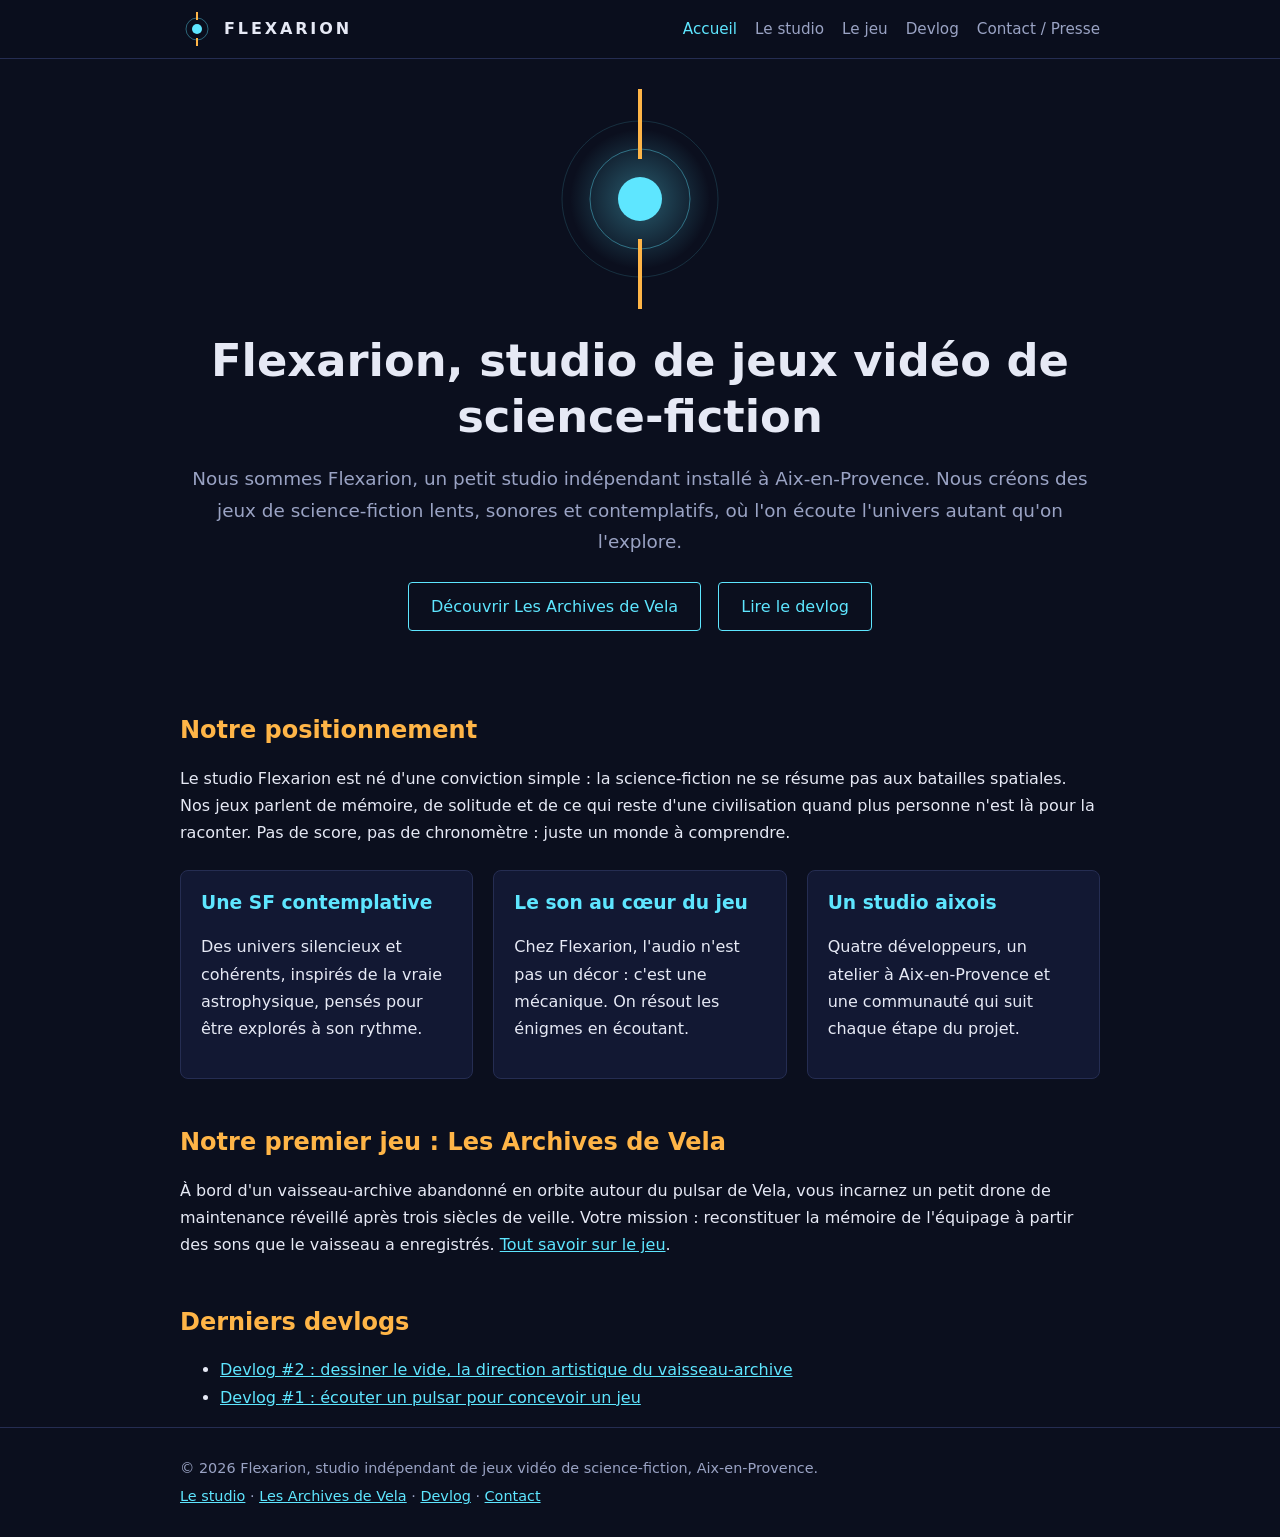
==== docs/index.html @ 2506f984 "Site Flexarion : pages, devlogs, SEO et journal IA" ====
<!DOCTYPE html>
<html lang="fr">
<head>
  <meta charset="UTF-8">
  <meta name="viewport" content="width=device-width, initial-scale=1">
  <title>Flexarion — Studio de jeux vidéo de science-fiction à Aix-en-Provence</title>
  <meta name="description" content="Flexarion est un studio indépendant de jeux vidéo de science-fiction basé à Aix-en-Provence. Découvrez Les Archives de Vela, notre premier jeu d'exploration contemplative.">
  <link rel="canonical" href="https://hanabadjoudjb21217885.github.io/flexarion/">
  <meta property="og:type" content="website">
  <meta property="og:title" content="Flexarion — Studio de jeux vidéo SF à Aix-en-Provence">
  <meta property="og:description" content="Studio indépendant de jeux vidéo de science-fiction. Premier jeu : Les Archives de Vela.">
  <meta property="og:url" content="https://hanabadjoudjb21217885.github.io/flexarion/">
  <meta property="og:locale" content="fr_FR">
  <link rel="stylesheet" href="style.css">
  <script type="application/ld+json">
  {
    "@context": "https://schema.org",
    "@type": "Organization",
    "name": "Flexarion",
    "alternateName": "Flexarion Studio",
    "url": "https://hanabadjoudjb21217885.github.io/flexarion/",
    "description": "Studio indépendant de développement de jeux vidéo de science-fiction basé à Aix-en-Provence.",
    "foundingDate": "2023",
    "address": {
      "@type": "PostalAddress",
      "addressLocality": "Aix-en-Provence",
      "postalCode": "13100",
      "addressCountry": "FR"
    }
  }
  </script>
</head>
<body>
  <header>
    <div class="wrap">
      <a class="logo" href="./" aria-label="Flexarion, accueil">
        <svg width="34" height="34" viewBox="0 0 34 34" aria-hidden="true"><circle cx="17" cy="17" r="5" fill="#5ee6ff"/><circle cx="17" cy="17" r="11" fill="none" stroke="#5ee6ff" stroke-opacity=".4"/><path d="M17 0v8M17 26v8" stroke="#ffb547" stroke-width="2"/></svg>
        FLEXARION
      </a>
      <nav aria-label="Navigation principale">
        <ul>
          <li><a href="./" aria-current="page">Accueil</a></li>
          <li><a href="studio.html">Le studio</a></li>
          <li><a href="les-archives-de-vela.html">Le jeu</a></li>
          <li><a href="devlog/">Devlog</a></li>
          <li><a href="contact.html">Contact / Presse</a></li>
        </ul>
      </nav>
    </div>
  </header>

  <main class="wrap">
    <section class="hero">
      <svg width="220" height="220" viewBox="0 0 220 220" role="img" aria-label="Logo de Flexarion : un pulsar et ses deux faisceaux">
        <defs><radialGradient id="g"><stop offset="0" stop-color="#5ee6ff"/><stop offset="1" stop-color="#5ee6ff" stop-opacity="0"/></radialGradient></defs>
        <circle cx="110" cy="110" r="70" fill="url(#g)" opacity=".35"/>
        <circle class="pulse" cx="110" cy="110" r="22" fill="#5ee6ff"/>
        <circle cx="110" cy="110" r="50" fill="none" stroke="#5ee6ff" stroke-opacity=".4"/>
        <circle cx="110" cy="110" r="78" fill="none" stroke="#5ee6ff" stroke-opacity=".15"/>
        <path d="M110 0v70M110 150v70" stroke="#ffb547" stroke-width="4"/>
      </svg>
      <h1>Flexarion, studio de jeux vidéo de science-fiction</h1>
      <p class="lead">Nous sommes Flexarion, un petit studio indépendant installé à Aix-en-Provence. Nous créons des jeux de science-fiction lents, sonores et contemplatifs, où l'on écoute l'univers autant qu'on l'explore.</p>
      <a class="btn" href="les-archives-de-vela.html">Découvrir Les Archives de Vela</a>
      <a class="btn" href="devlog/">Lire le devlog</a>
    </section>

    <h2>Notre positionnement</h2>
    <p>Le studio Flexarion est né d'une conviction simple : la science-fiction ne se résume pas aux batailles spatiales. Nos jeux parlent de mémoire, de solitude et de ce qui reste d'une civilisation quand plus personne n'est là pour la raconter. Pas de score, pas de chronomètre : juste un monde à comprendre.</p>

    <div class="cards">
      <div class="card">
        <h3>Une SF contemplative</h3>
        <p>Des univers silencieux et cohérents, inspirés de la vraie astrophysique, pensés pour être explorés à son rythme.</p>
      </div>
      <div class="card">
        <h3>Le son au cœur du jeu</h3>
        <p>Chez Flexarion, l'audio n'est pas un décor : c'est une mécanique. On résout les énigmes en écoutant.</p>
      </div>
      <div class="card">
        <h3>Un studio aixois</h3>
        <p>Quatre développeurs, un atelier à Aix-en-Provence et une communauté qui suit chaque étape du projet.</p>
      </div>
    </div>

    <h2>Notre premier jeu : Les Archives de Vela</h2>
    <p>À bord d'un vaisseau-archive abandonné en orbite autour du pulsar de Vela, vous incarnez un petit drone de maintenance réveillé après trois siècles de veille. Votre mission : reconstituer la mémoire de l'équipage à partir des sons que le vaisseau a enregistrés. <a href="les-archives-de-vela.html">Tout savoir sur le jeu</a>.</p>

    <h2>Derniers devlogs</h2>
    <ul>
      <li><a href="devlog/02-dessiner-le-vide.html">Devlog #2 : dessiner le vide, la direction artistique du vaisseau-archive</a></li>
      <li><a href="devlog/01-ecouter-un-pulsar.html">Devlog #1 : écouter un pulsar pour concevoir un jeu</a></li>
    </ul>
  </main>

  <footer>
    <div class="wrap">
      <p>© 2026 Flexarion, studio indépendant de jeux vidéo de science-fiction, Aix-en-Provence.</p>
      <p><a href="studio.html">Le studio</a> · <a href="les-archives-de-vela.html">Les Archives de Vela</a> · <a href="devlog/">Devlog</a> · <a href="contact.html">Contact</a></p>
    </div>
  </footer>
</body>
</html>
---- docs/style.css ----
:root {
  --bg: #0b0f1e;
  --bg-2: #121833;
  --text: #e6e9f5;
  --muted: #9aa3c4;
  --cyan: #5ee6ff;
  --amber: #ffb547;
  --border: #252d52;
}

* { box-sizing: border-box; }

body {
  margin: 0;
  background: var(--bg);
  color: var(--text);
  font-family: "Segoe UI", system-ui, -apple-system, sans-serif;
  line-height: 1.7;
}

a { color: var(--cyan); }
img, svg { max-width: 100%; height: auto; }

.wrap { max-width: 960px; margin: 0 auto; padding: 0 20px; }

/* En-tête */
header { border-bottom: 1px solid var(--border); background: rgba(11, 15, 30, .95); position: sticky; top: 0; z-index: 10; }
header .wrap { display: flex; align-items: center; justify-content: space-between; flex-wrap: wrap; gap: 10px; padding-top: 12px; padding-bottom: 12px; }
.logo { display: flex; align-items: center; gap: 10px; color: var(--text); text-decoration: none; font-weight: 700; letter-spacing: .18em; }
nav ul { list-style: none; display: flex; flex-wrap: wrap; gap: 18px; margin: 0; padding: 0; }
nav a { color: var(--muted); text-decoration: none; font-size: .95rem; }
nav a:hover, nav a[aria-current="page"] { color: var(--cyan); }

/* Contenu */
main { padding: 40px 0 60px; }
h1, h2, h3 { line-height: 1.25; }
h1 { font-size: clamp(1.8rem, 5vw, 2.8rem); margin: 0 0 16px; }
h2 { color: var(--amber); margin-top: 48px; }
.lead { font-size: 1.15rem; color: var(--muted); }

.hero { text-align: center; padding: 30px 0; }
.hero svg { display: block; margin: 0 auto 24px; }
.pulse { transform-origin: 110px 110px; animation: pulse 1.8s ease-in-out infinite; }
@keyframes pulse { 50% { transform: scale(1.12); opacity: .7; } }
@media (prefers-reduced-motion: reduce) { .pulse { animation: none; } }
figure img { display: block; width: 100%; border-radius: 8px; border: 1px solid var(--border); }

.btn { display: inline-block; padding: 10px 22px; border: 1px solid var(--cyan); border-radius: 4px; color: var(--cyan); text-decoration: none; margin: 6px; }
.btn:hover { background: var(--cyan); color: var(--bg); }

.cards { display: grid; grid-template-columns: repeat(auto-fit, minmax(240px, 1fr)); gap: 20px; margin-top: 24px; }
.card { background: var(--bg-2); border: 1px solid var(--border); border-radius: 8px; padding: 20px; }
.card h3 { margin-top: 0; color: var(--cyan); }

figure { margin: 30px 0; }
figcaption { color: var(--muted); font-size: .9rem; text-align: center; }

.meta { color: var(--muted); font-size: .9rem; }
blockquote { border-left: 3px solid var(--amber); margin: 24px 0; padding: 4px 20px; color: var(--muted); font-style: italic; }

/* Pied de page */
footer { border-top: 1px solid var(--border); color: var(--muted); font-size: .9rem; padding: 24px 0; }
footer p { margin: 4px 0; }
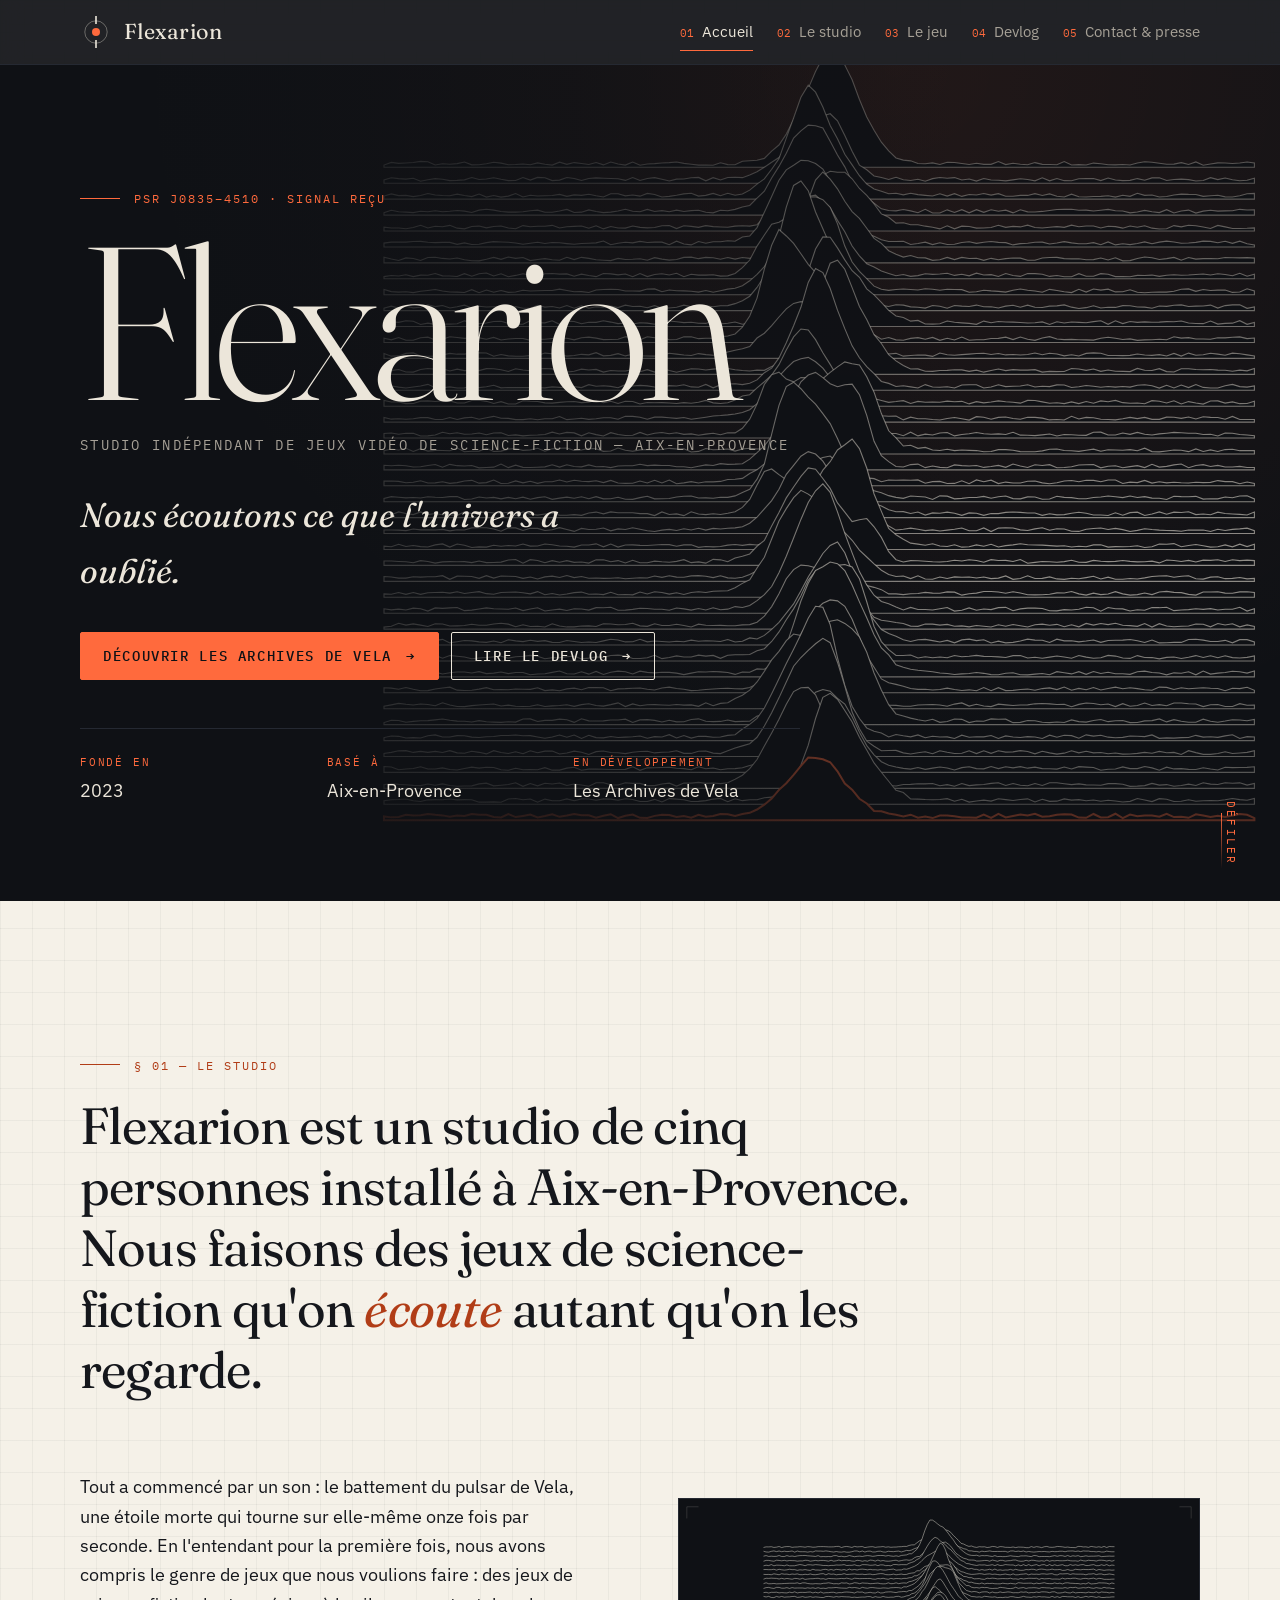
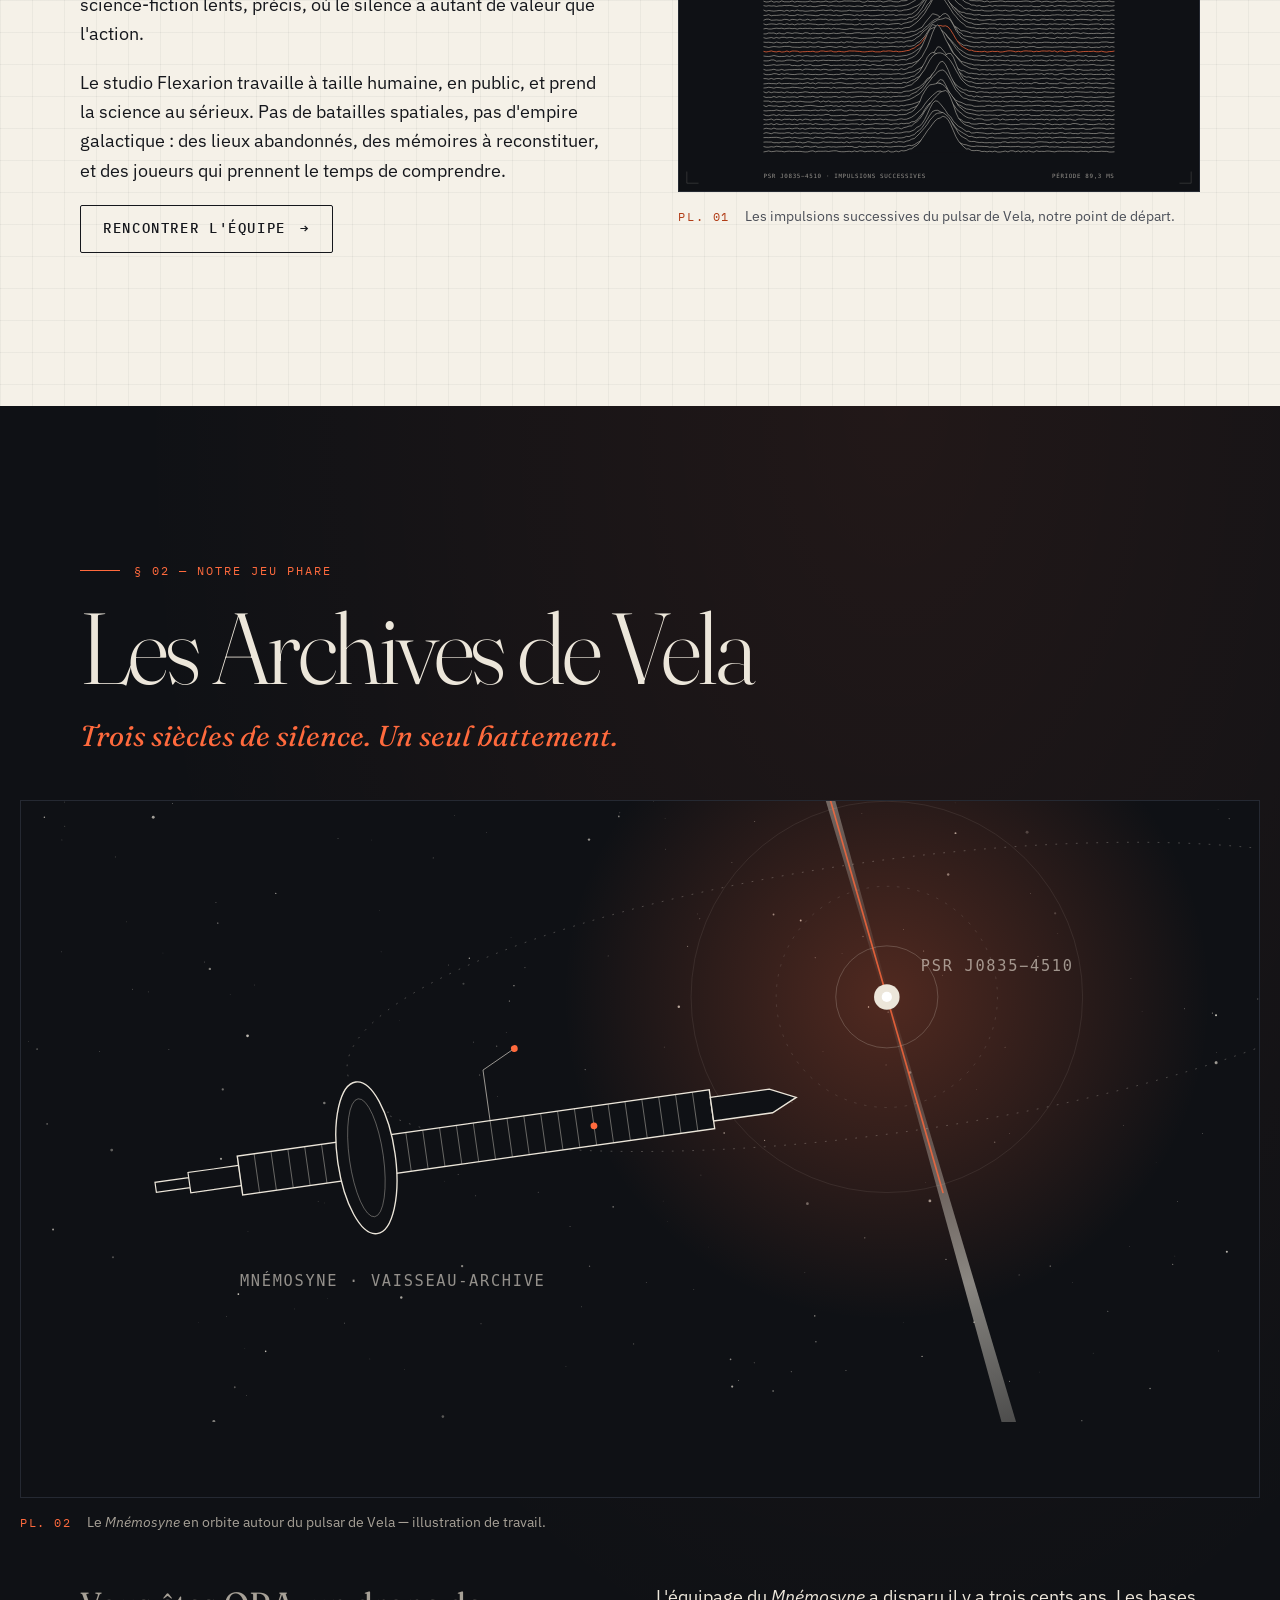
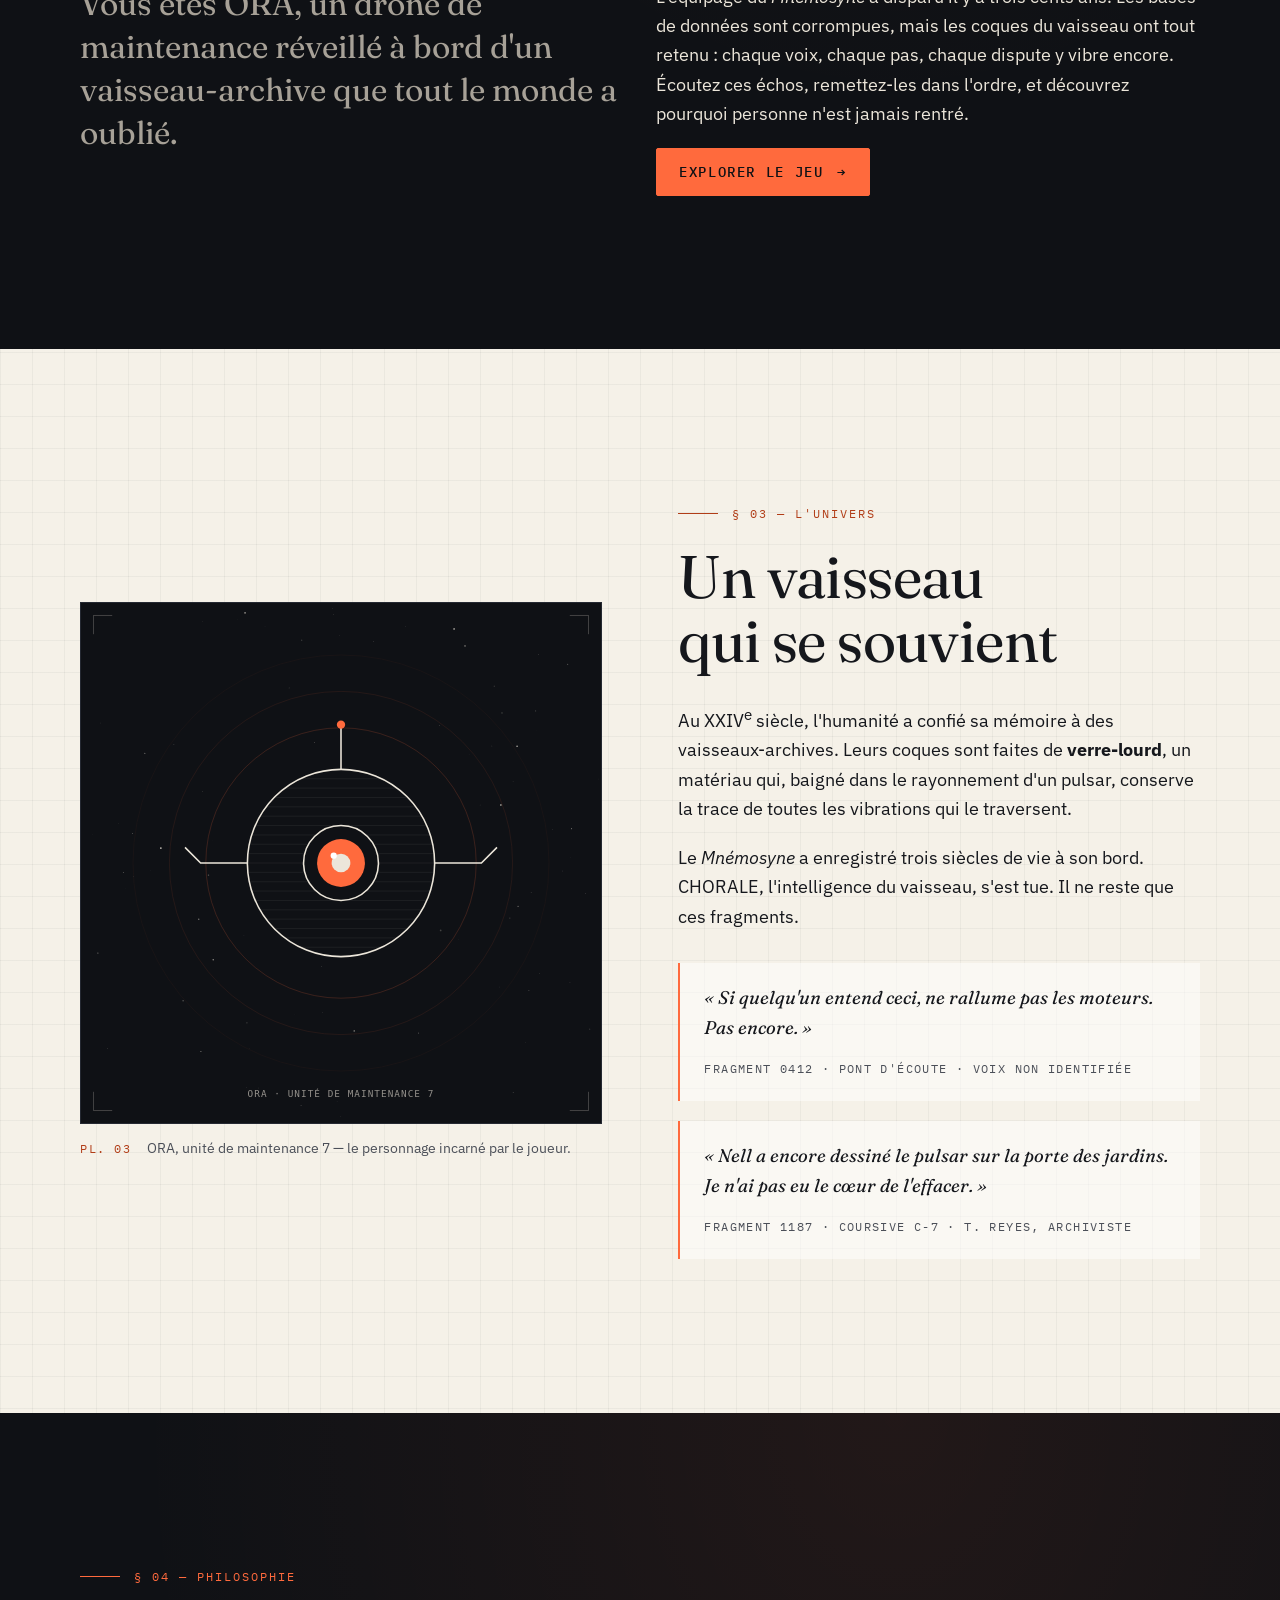
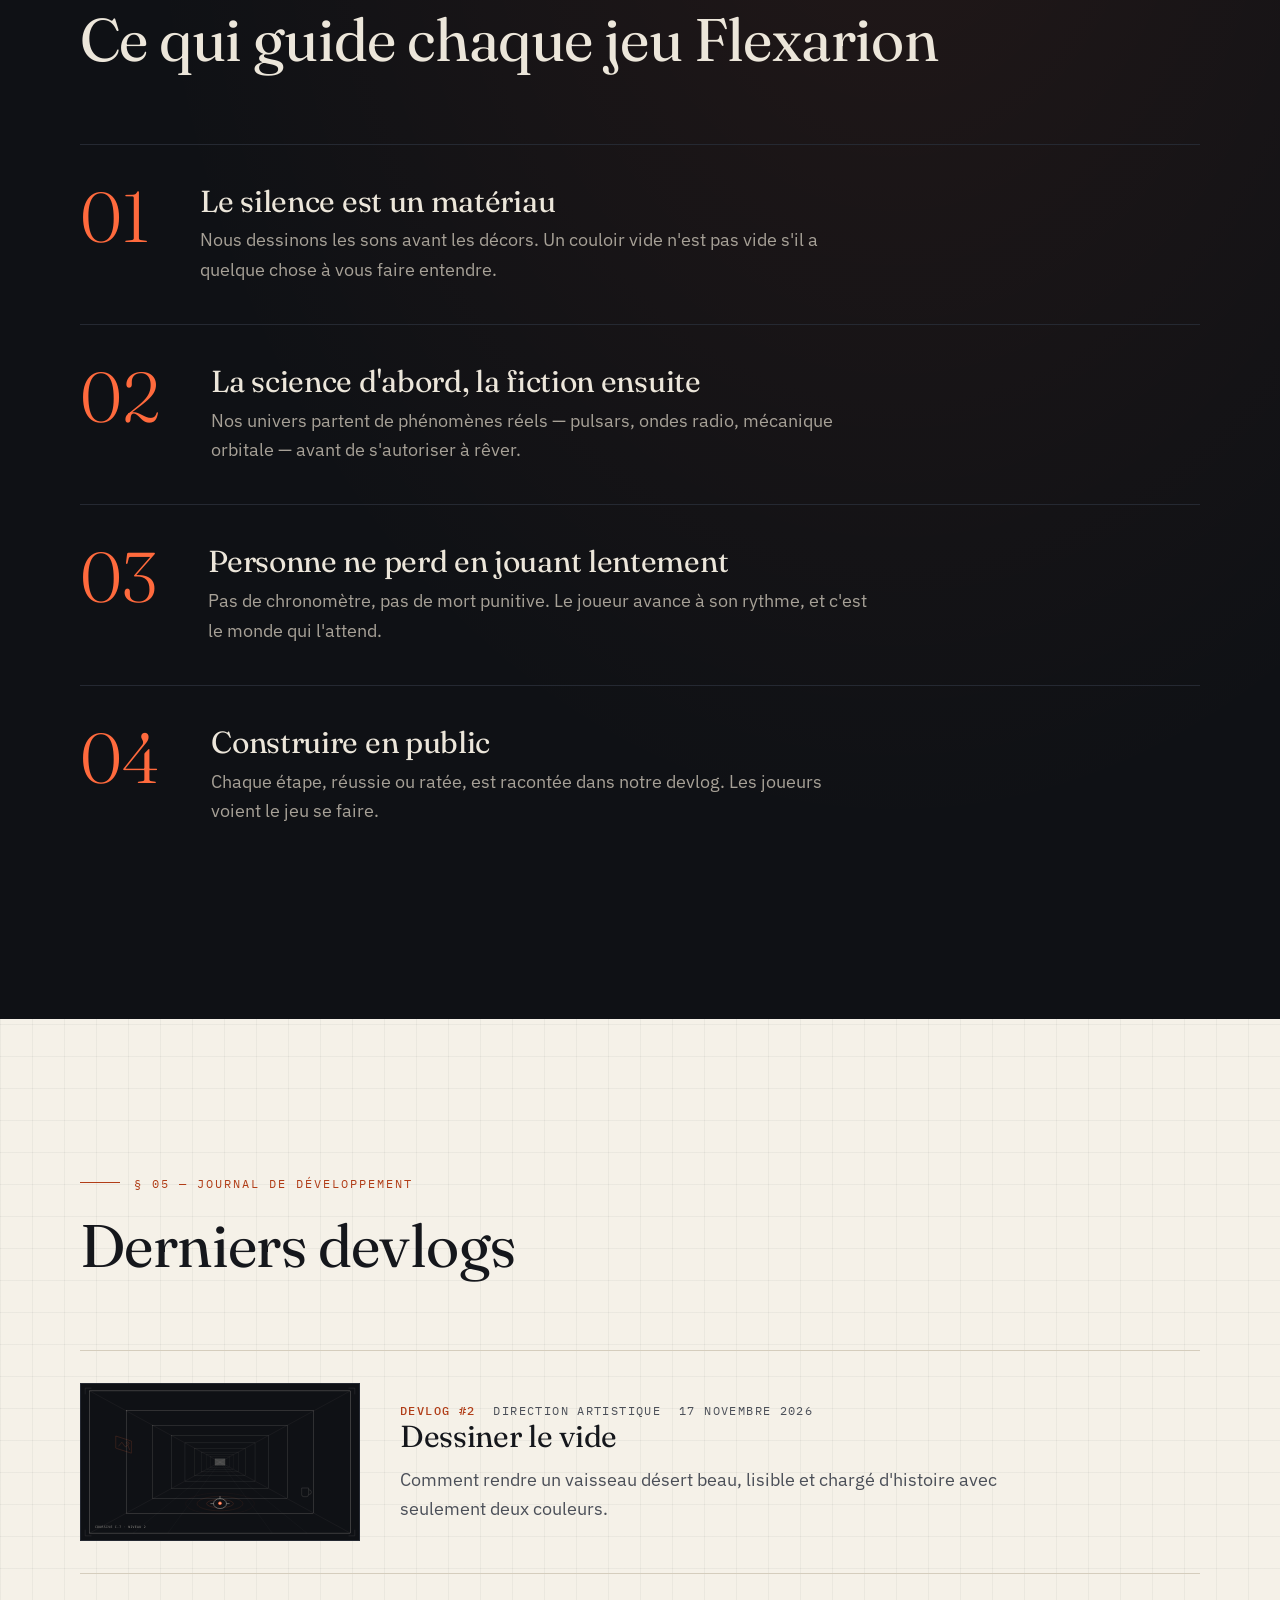
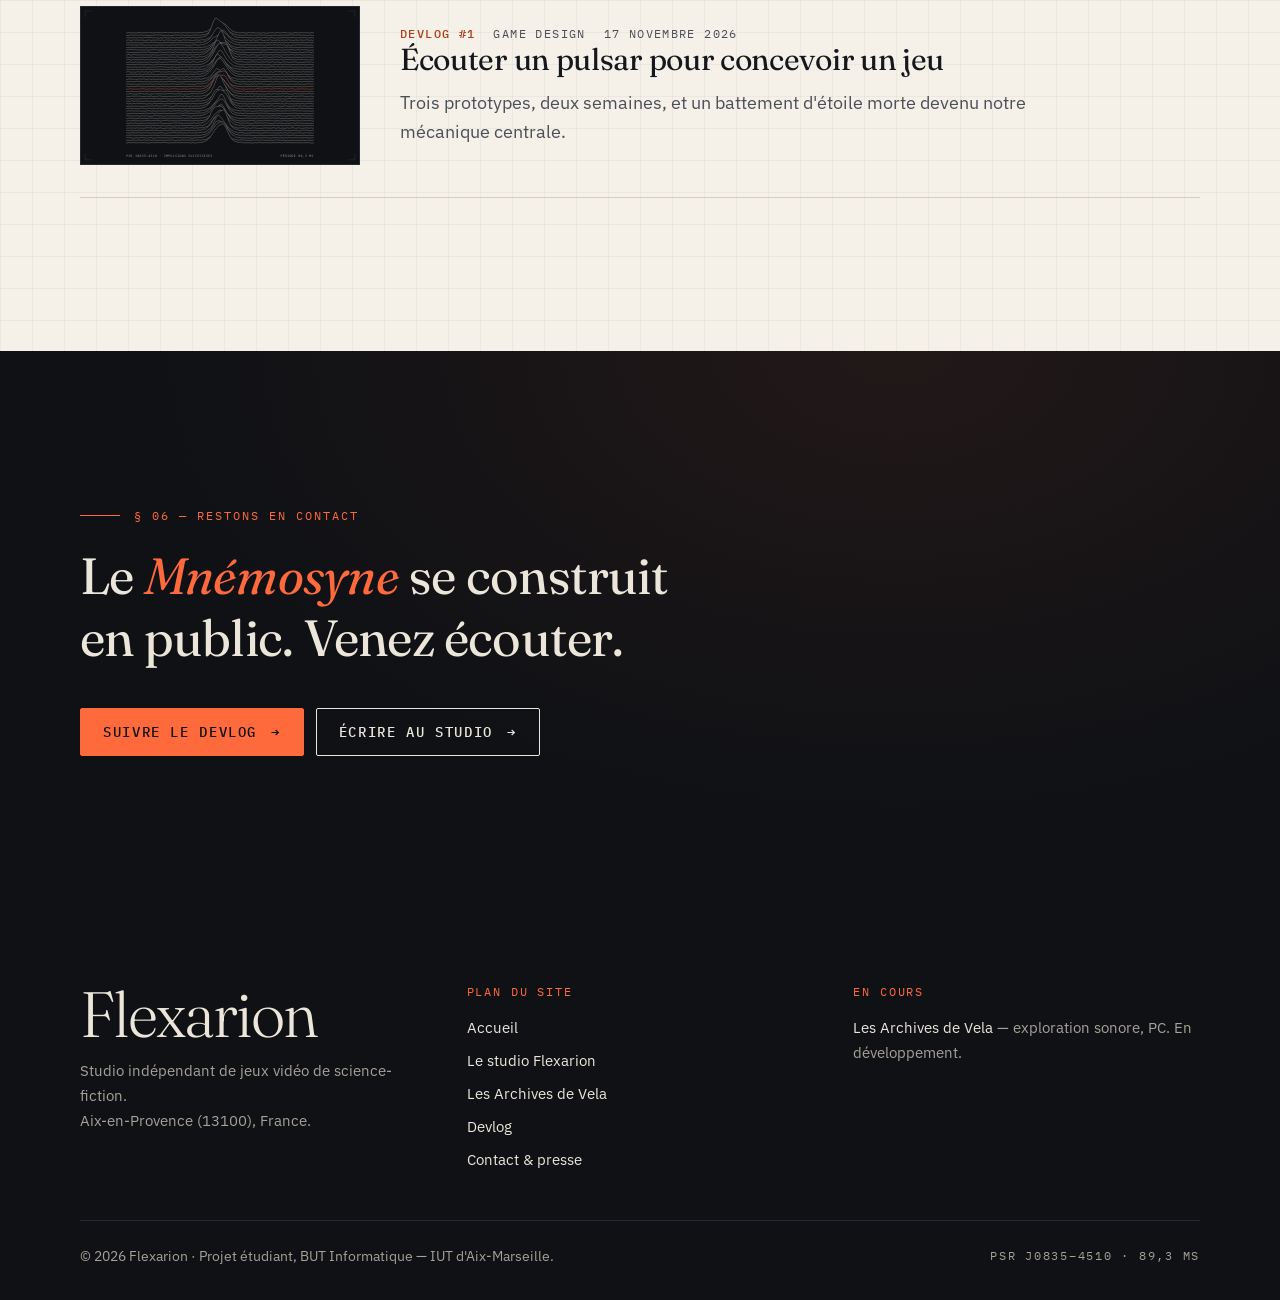
==== commit dd2d92ad: "Refonte complète du site Flexarion : nouvelle DA, pages enrichies, SEO et accessibilité" ====
--- a/docs/index.html
+++ b/docs/index.html
@@ -4,99 +4,273 @@
   <meta charset="UTF-8">
   <meta name="viewport" content="width=device-width, initial-scale=1">
   <title>Flexarion — Studio de jeux vidéo de science-fiction à Aix-en-Provence</title>
-  <meta name="description" content="Flexarion est un studio indépendant de jeux vidéo de science-fiction basé à Aix-en-Provence. Découvrez Les Archives de Vela, notre premier jeu d'exploration contemplative.">
+  <meta name="description" content="Flexarion, studio indépendant de jeux vidéo de science-fiction à Aix-en-Provence. Découvrez Les Archives de Vela, un jeu d'exploration où l'on écoute l'univers.">
   <link rel="canonical" href="https://hanabadjoudjb21217885.github.io/flexarion/">
+  <meta name="theme-color" content="#0f1115">
   <meta property="og:type" content="website">
-  <meta property="og:title" content="Flexarion — Studio de jeux vidéo SF à Aix-en-Provence">
-  <meta property="og:description" content="Studio indépendant de jeux vidéo de science-fiction. Premier jeu : Les Archives de Vela.">
+  <meta property="og:site_name" content="Flexarion">
+  <meta property="og:locale" content="fr_FR">
+  <meta property="og:title" content="Flexarion — Studio de jeux vidéo de science-fiction à Aix-en-Provence">
+  <meta property="og:description" content="Studio indépendant aixois. Nous écoutons ce que l'univers a oublié. Premier jeu : Les Archives de Vela.">
   <meta property="og:url" content="https://hanabadjoudjb21217885.github.io/flexarion/">
-  <meta property="og:locale" content="fr_FR">
-  <link rel="stylesheet" href="style.css">
+  <meta property="og:image" content="https://hanabadjoudjb21217885.github.io/flexarion/assets/img/og-flexarion.png">
+  <meta property="og:image:width" content="1200">
+  <meta property="og:image:height" content="630">
+  <meta property="og:image:alt" content="Logo Flexarion sur un graphique d'impulsions du pulsar de Vela">
+  <meta name="twitter:card" content="summary_large_image">
+  <meta name="twitter:title" content="Flexarion — Studio de jeux vidéo de science-fiction">
+  <meta name="twitter:description" content="Studio indépendant aixois. Premier jeu : Les Archives de Vela.">
+  <meta name="twitter:image" content="https://hanabadjoudjb21217885.github.io/flexarion/assets/img/og-flexarion.png">
+  <link rel="icon" href="assets/img/favicon.svg" type="image/svg+xml">
+  <link rel="preconnect" href="https://fonts.googleapis.com">
+  <link rel="preconnect" href="https://fonts.gstatic.com" crossorigin>
+  <link rel="stylesheet" href="https://fonts.googleapis.com/css2?family=Fraunces:ital,opsz,wght@0,9..144,300..600;1,9..144,300..600&family=IBM+Plex+Mono:wght@400;500&family=IBM+Plex+Sans:wght@400;500;600&display=swap">
+  <link rel="stylesheet" href="assets/css/style.css">
+  <script>document.documentElement.classList.add("js")</script>
+  <script src="assets/js/main.js" defer></script>
   <script type="application/ld+json">
   {
     "@context": "https://schema.org",
-    "@type": "Organization",
-    "name": "Flexarion",
-    "alternateName": "Flexarion Studio",
-    "url": "https://hanabadjoudjb21217885.github.io/flexarion/",
-    "description": "Studio indépendant de développement de jeux vidéo de science-fiction basé à Aix-en-Provence.",
-    "foundingDate": "2023",
-    "address": {
-      "@type": "PostalAddress",
-      "addressLocality": "Aix-en-Provence",
-      "postalCode": "13100",
-      "addressCountry": "FR"
-    }
+    "@graph": [
+      {
+        "@type": "Organization",
+        "@id": "https://hanabadjoudjb21217885.github.io/flexarion/#studio",
+        "name": "Flexarion",
+        "alternateName": "Studio Flexarion",
+        "url": "https://hanabadjoudjb21217885.github.io/flexarion/",
+        "logo": "https://hanabadjoudjb21217885.github.io/flexarion/assets/img/favicon.svg",
+        "description": "Studio indépendant de développement de jeux vidéo de science-fiction basé à Aix-en-Provence.",
+        "foundingDate": "2023",
+        "address": {
+          "@type": "PostalAddress",
+          "addressLocality": "Aix-en-Provence",
+          "postalCode": "13100",
+          "addressRegion": "Provence-Alpes-Côte d'Azur",
+          "addressCountry": "FR"
+        }
+      },
+      {
+        "@type": "WebSite",
+        "@id": "https://hanabadjoudjb21217885.github.io/flexarion/#site",
+        "name": "Flexarion",
+        "url": "https://hanabadjoudjb21217885.github.io/flexarion/",
+        "inLanguage": "fr-FR",
+        "publisher": { "@id": "https://hanabadjoudjb21217885.github.io/flexarion/#studio" }
+      }
+    ]
   }
   </script>
 </head>
 <body>
-  <header>
-    <div class="wrap">
-      <a class="logo" href="./" aria-label="Flexarion, accueil">
-        <svg width="34" height="34" viewBox="0 0 34 34" aria-hidden="true"><circle cx="17" cy="17" r="5" fill="#5ee6ff"/><circle cx="17" cy="17" r="11" fill="none" stroke="#5ee6ff" stroke-opacity=".4"/><path d="M17 0v8M17 26v8" stroke="#ffb547" stroke-width="2"/></svg>
-        FLEXARION
+  <a class="skip-link" href="#contenu">Aller au contenu</a>
+  <div class="progress" aria-hidden="true"><span></span></div>
+
+  <header class="site-header">
+    <div class="site-header__inner">
+      <a class="brand" href="./" aria-label="Flexarion, retour à l'accueil">
+        <svg class="brand__mark" viewBox="0 0 40 40" width="32" height="32" aria-hidden="true"><circle cx="20" cy="20" r="14" fill="none" stroke="currentColor" stroke-opacity=".45"/><circle class="brand__core" cx="20" cy="20" r="5" fill="#ff6a3d"/><path d="M20 0v10M20 30v10" stroke="currentColor" stroke-width="2"/></svg>
+        <span class="brand__name">Flexarion</span>
       </a>
-      <nav aria-label="Navigation principale">
+      <button class="nav-toggle" type="button" aria-expanded="false" aria-controls="menu">
+        <span class="nav-toggle__bars" aria-hidden="true"></span>
+        <span class="nav-toggle__label">Menu</span>
+      </button>
+      <nav class="site-nav" id="menu" aria-label="Navigation principale">
         <ul>
-          <li><a href="./" aria-current="page">Accueil</a></li>
-          <li><a href="studio.html">Le studio</a></li>
-          <li><a href="les-archives-de-vela.html">Le jeu</a></li>
-          <li><a href="devlog/">Devlog</a></li>
-          <li><a href="contact.html">Contact / Presse</a></li>
+          <li><a href="./" aria-current="page"><span class="site-nav__num" aria-hidden="true">01</span> Accueil</a></li>
+          <li><a href="studio.html"><span class="site-nav__num" aria-hidden="true">02</span> Le studio</a></li>
+          <li><a href="les-archives-de-vela.html"><span class="site-nav__num" aria-hidden="true">03</span> Le jeu</a></li>
+          <li><a href="devlog/"><span class="site-nav__num" aria-hidden="true">04</span> Devlog</a></li>
+          <li><a href="contact.html"><span class="site-nav__num" aria-hidden="true">05</span> Contact &amp; presse</a></li>
         </ul>
       </nav>
     </div>
   </header>
 
-  <main class="wrap">
-    <section class="hero">
-      <svg width="220" height="220" viewBox="0 0 220 220" role="img" aria-label="Logo de Flexarion : un pulsar et ses deux faisceaux">
-        <defs><radialGradient id="g"><stop offset="0" stop-color="#5ee6ff"/><stop offset="1" stop-color="#5ee6ff" stop-opacity="0"/></radialGradient></defs>
-        <circle cx="110" cy="110" r="70" fill="url(#g)" opacity=".35"/>
-        <circle class="pulse" cx="110" cy="110" r="22" fill="#5ee6ff"/>
-        <circle cx="110" cy="110" r="50" fill="none" stroke="#5ee6ff" stroke-opacity=".4"/>
-        <circle cx="110" cy="110" r="78" fill="none" stroke="#5ee6ff" stroke-opacity=".15"/>
-        <path d="M110 0v70M110 150v70" stroke="#ffb547" stroke-width="4"/>
-      </svg>
-      <h1>Flexarion, studio de jeux vidéo de science-fiction</h1>
-      <p class="lead">Nous sommes Flexarion, un petit studio indépendant installé à Aix-en-Provence. Nous créons des jeux de science-fiction lents, sonores et contemplatifs, où l'on écoute l'univers autant qu'on l'explore.</p>
-      <a class="btn" href="les-archives-de-vela.html">Découvrir Les Archives de Vela</a>
-      <a class="btn" href="devlog/">Lire le devlog</a>
-    </section>
-
-    <h2>Notre positionnement</h2>
-    <p>Le studio Flexarion est né d'une conviction simple : la science-fiction ne se résume pas aux batailles spatiales. Nos jeux parlent de mémoire, de solitude et de ce qui reste d'une civilisation quand plus personne n'est là pour la raconter. Pas de score, pas de chronomètre : juste un monde à comprendre.</p>
-
-    <div class="cards">
-      <div class="card">
-        <h3>Une SF contemplative</h3>
-        <p>Des univers silencieux et cohérents, inspirés de la vraie astrophysique, pensés pour être explorés à son rythme.</p>
-      </div>
-      <div class="card">
-        <h3>Le son au cœur du jeu</h3>
-        <p>Chez Flexarion, l'audio n'est pas un décor : c'est une mécanique. On résout les énigmes en écoutant.</p>
-      </div>
-      <div class="card">
-        <h3>Un studio aixois</h3>
-        <p>Quatre développeurs, un atelier à Aix-en-Provence et une communauté qui suit chaque étape du projet.</p>
-      </div>
-    </div>
-
-    <h2>Notre premier jeu : Les Archives de Vela</h2>
-    <p>À bord d'un vaisseau-archive abandonné en orbite autour du pulsar de Vela, vous incarnez un petit drone de maintenance réveillé après trois siècles de veille. Votre mission : reconstituer la mémoire de l'équipage à partir des sons que le vaisseau a enregistrés. <a href="les-archives-de-vela.html">Tout savoir sur le jeu</a>.</p>
-
-    <h2>Derniers devlogs</h2>
-    <ul>
-      <li><a href="devlog/02-dessiner-le-vide.html">Devlog #2 : dessiner le vide, la direction artistique du vaisseau-archive</a></li>
-      <li><a href="devlog/01-ecouter-un-pulsar.html">Devlog #1 : écouter un pulsar pour concevoir un jeu</a></li>
-    </ul>
+  <main id="contenu">
+    <section class="hero on-ink" aria-labelledby="hero-title">
+      <canvas class="hero__canvas" data-pulsar aria-hidden="true"></canvas>
+      <div class="container hero__content">
+        <p class="eyebrow">PSR J0835−4510 · signal reçu</p>
+        <h1 class="hero__title" id="hero-title">
+          <span class="hero__word">Flexarion</span>
+          <span class="hero__subtitle">Studio indépendant de jeux vidéo de science-fiction — Aix-en-Provence</span>
+        </h1>
+        <p class="hero__tagline">Nous écoutons ce que l'univers a oublié.</p>
+        <div class="btn-row">
+          <a class="btn btn--primary" href="les-archives-de-vela.html">Découvrir Les Archives de Vela <span class="btn__arrow" aria-hidden="true">→</span></a>
+          <a class="btn" href="devlog/">Lire le devlog <span class="btn__arrow" aria-hidden="true">→</span></a>
+        </div>
+        <dl class="hero__meta">
+          <div><dt>Fondé en</dt><dd>2023</dd></div>
+          <div><dt>Basé à</dt><dd>Aix-en-Provence</dd></div>
+          <div><dt>En développement</dt><dd>Les Archives de Vela</dd></div>
+        </dl>
+      </div>
+      <a class="scroll-cue" href="#manifeste">Défiler</a>
+    </section>
+
+    <section class="section" id="manifeste" aria-labelledby="manifeste-title">
+      <div class="container">
+        <div class="section-head reveal">
+          <p class="eyebrow">§ 01 — Le studio</p>
+          <h2 id="manifeste-title" class="visually-hidden">Le studio Flexarion</h2>
+          <p class="statement">Flexarion est un studio de cinq personnes installé à Aix-en-Provence. Nous faisons des jeux de science-fiction qu'on <em>écoute</em> autant qu'on les regarde.</p>
+        </div>
+        <div class="split">
+          <div class="prose reveal">
+            <p>Tout a commencé par un son : le battement du pulsar de Vela, une étoile morte qui tourne sur elle-même onze fois par seconde. En l'entendant pour la première fois, nous avons compris le genre de jeux que nous voulions faire : des jeux de science-fiction lents, précis, où le silence a autant de valeur que l'action.</p>
+            <p>Le studio Flexarion travaille à taille humaine, en public, et prend la science au sérieux. Pas de batailles spatiales, pas d'empire galactique : des lieux abandonnés, des mémoires à reconstituer, et des joueurs qui prennent le temps de comprendre.</p>
+            <a class="btn" href="studio.html">Rencontrer l'équipe <span class="btn__arrow" aria-hidden="true">→</span></a>
+          </div>
+          <figure class="plate reveal" style="--delay: .15s">
+            <div class="plate__frame"><img src="assets/img/pulse-plot.svg" width="1600" height="900" loading="lazy" alt="Graphique noir et blanc d'impulsions radio empilées du pulsar de Vela, une ligne surlignée en orange"></div>
+            <figcaption><span class="plate__num">PL. 01</span> Les impulsions successives du pulsar de Vela, notre point de départ.</figcaption>
+          </figure>
+        </div>
+      </div>
+    </section>
+
+    <section class="section on-ink" aria-labelledby="jeu-title">
+      <div class="container">
+        <p class="eyebrow reveal">§ 02 — Notre jeu phare</p>
+        <h2 class="feature-game__title reveal" id="jeu-title">Les Archives de Vela</h2>
+        <p class="feature-game__slogan reveal">Trois siècles de silence. Un seul battement.</p>
+        <figure class="plate plate--bleed reveal">
+          <div class="plate__frame"><img src="assets/img/mnemosyne-vela.svg" width="1600" height="900" loading="lazy" data-parallax="-0.04" alt="Le vaisseau-archive Mnémosyne, long et nervuré, en orbite autour du pulsar de Vela dont les deux faisceaux traversent le ciel"></div>
+          <figcaption><span class="plate__num">PL. 02</span> Le <em>Mnémosyne</em> en orbite autour du pulsar de Vela — illustration de travail.</figcaption>
+        </figure>
+        <div class="feature-game__body">
+          <p class="lede reveal">Vous êtes ORA, un drone de maintenance réveillé à bord d'un vaisseau-archive que tout le monde a oublié.</p>
+          <div class="reveal" style="--delay: .1s">
+            <p>L'équipage du <em>Mnémosyne</em> a disparu il y a trois cents ans. Les bases de données sont corrompues, mais les coques du vaisseau ont tout retenu : chaque voix, chaque pas, chaque dispute y vibre encore. Écoutez ces échos, remettez-les dans l'ordre, et découvrez pourquoi personne n'est jamais rentré.</p>
+            <a class="btn btn--primary" href="les-archives-de-vela.html">Explorer le jeu <span class="btn__arrow" aria-hidden="true">→</span></a>
+          </div>
+        </div>
+      </div>
+    </section>
+
+    <section class="section" aria-labelledby="univers-title">
+      <div class="container">
+        <div class="split split--reverse">
+          <div class="reveal">
+            <p class="eyebrow">§ 03 — L'univers</p>
+            <h2 id="univers-title">Un vaisseau qui se souvient</h2>
+            <div class="prose">
+              <p>Au XXIV<sup>e</sup> siècle, l'humanité a confié sa mémoire à des vaisseaux-archives. Leurs coques sont faites de <strong>verre-lourd</strong>, un matériau qui, baigné dans le rayonnement d'un pulsar, conserve la trace de toutes les vibrations qui le traversent.</p>
+              <p>Le <em>Mnémosyne</em> a enregistré trois siècles de vie à son bord. CHORALE, l'intelligence du vaisseau, s'est tue. Il ne reste que ces fragments.</p>
+            </div>
+            <div class="transcripts">
+              <blockquote class="transcript">
+                <p>« Si quelqu'un entend ceci, ne rallume pas les moteurs. Pas encore. »</p>
+                <cite>Fragment 0412 · Pont d'écoute · voix non identifiée</cite>
+              </blockquote>
+              <blockquote class="transcript">
+                <p>« Nell a encore dessiné le pulsar sur la porte des jardins. Je n'ai pas eu le cœur de l'effacer. »</p>
+                <cite>Fragment 1187 · Coursive C-7 · T. Reyes, archiviste</cite>
+              </blockquote>
+            </div>
+          </div>
+          <figure class="plate reveal" style="--delay: .15s">
+            <div class="plate__frame"><img src="assets/img/ora.svg" width="1000" height="1000" loading="lazy" alt="Portrait d'ORA : un petit drone rond à l'objectif orange, entouré d'ondes sonores concentriques"></div>
+            <figcaption><span class="plate__num">PL. 03</span> ORA, unité de maintenance 7 — le personnage incarné par le joueur.</figcaption>
+          </figure>
+        </div>
+      </div>
+    </section>
+
+    <section class="section on-ink" aria-labelledby="philosophie-title">
+      <div class="container">
+        <div class="section-head reveal">
+          <p class="eyebrow">§ 04 — Philosophie</p>
+          <h2 id="philosophie-title">Ce qui guide chaque jeu Flexarion</h2>
+        </div>
+        <ol class="principles">
+          <li class="reveal">
+            <h3>Le silence est un matériau</h3>
+            <p>Nous dessinons les sons avant les décors. Un couloir vide n'est pas vide s'il a quelque chose à vous faire entendre.</p>
+          </li>
+          <li class="reveal">
+            <h3>La science d'abord, la fiction ensuite</h3>
+            <p>Nos univers partent de phénomènes réels — pulsars, ondes radio, mécanique orbitale — avant de s'autoriser à rêver.</p>
+          </li>
+          <li class="reveal">
+            <h3>Personne ne perd en jouant lentement</h3>
+            <p>Pas de chronomètre, pas de mort punitive. Le joueur avance à son rythme, et c'est le monde qui l'attend.</p>
+          </li>
+          <li class="reveal">
+            <h3>Construire en public</h3>
+            <p>Chaque étape, réussie ou ratée, est racontée dans notre devlog. Les joueurs voient le jeu se faire.</p>
+          </li>
+        </ol>
+      </div>
+    </section>
+
+    <section class="section" aria-labelledby="devlog-title">
+      <div class="container">
+        <div class="section-head reveal">
+          <p class="eyebrow">§ 05 — Journal de développement</p>
+          <h2 id="devlog-title">Derniers devlogs</h2>
+        </div>
+        <ul class="log-list">
+          <li class="log-entry reveal">
+            <a class="log-entry__cover" href="devlog/02-dessiner-le-vide.html" tabindex="-1" aria-hidden="true"><img src="assets/img/coursive.svg" width="1600" height="900" loading="lazy" alt=""></a>
+            <div>
+              <p class="log-entry__meta"><strong>Devlog #2</strong><span>Direction artistique</span><time datetime="2026-11-17">17 novembre 2026</time></p>
+              <h3><a href="devlog/02-dessiner-le-vide.html">Dessiner le vide</a></h3>
+              <p>Comment rendre un vaisseau désert beau, lisible et chargé d'histoire avec seulement deux couleurs.</p>
+            </div>
+          </li>
+          <li class="log-entry reveal">
+            <a class="log-entry__cover" href="devlog/01-ecouter-un-pulsar.html" tabindex="-1" aria-hidden="true"><img src="assets/img/pulse-plot.svg" width="1600" height="900" loading="lazy" alt=""></a>
+            <div>
+              <p class="log-entry__meta"><strong>Devlog #1</strong><span>Game design</span><time datetime="2026-11-17">17 novembre 2026</time></p>
+              <h3><a href="devlog/01-ecouter-un-pulsar.html">Écouter un pulsar pour concevoir un jeu</a></h3>
+              <p>Trois prototypes, deux semaines, et un battement d'étoile morte devenu notre mécanique centrale.</p>
+            </div>
+          </li>
+        </ul>
+      </div>
+    </section>
+
+    <section class="section on-ink cta-band" aria-labelledby="cta-title">
+      <div class="container reveal">
+        <p class="eyebrow">§ 06 — Restons en contact</p>
+        <h2 id="cta-title" class="statement">Le <em>Mnémosyne</em> se construit en public. Venez écouter.</h2>
+        <div class="btn-row">
+          <a class="btn btn--primary" href="devlog/">Suivre le devlog <span class="btn__arrow" aria-hidden="true">→</span></a>
+          <a class="btn" href="contact.html">Écrire au studio <span class="btn__arrow" aria-hidden="true">→</span></a>
+        </div>
+      </div>
+    </section>
   </main>
 
-  <footer>
-    <div class="wrap">
-      <p>© 2026 Flexarion, studio indépendant de jeux vidéo de science-fiction, Aix-en-Provence.</p>
-      <p><a href="studio.html">Le studio</a> · <a href="les-archives-de-vela.html">Les Archives de Vela</a> · <a href="devlog/">Devlog</a> · <a href="contact.html">Contact</a></p>
+  <footer class="site-footer">
+    <div class="container">
+      <div class="site-footer__grid">
+        <div>
+          <p class="site-footer__brand">Flexarion</p>
+          <p>Studio indépendant de jeux vidéo de science-fiction.<br>Aix-en-Provence (13100), France.</p>
+        </div>
+        <nav aria-label="Plan du site">
+          <p class="site-footer__title">Plan du site</p>
+          <ul>
+            <li><a href="./">Accueil</a></li>
+            <li><a href="studio.html">Le studio Flexarion</a></li>
+            <li><a href="les-archives-de-vela.html">Les Archives de Vela</a></li>
+            <li><a href="devlog/">Devlog</a></li>
+            <li><a href="contact.html">Contact &amp; presse</a></li>
+          </ul>
+        </nav>
+        <div>
+          <p class="site-footer__title">En cours</p>
+          <p><a href="les-archives-de-vela.html">Les Archives de Vela</a> — exploration sonore, PC. En développement.</p>
+        </div>
+      </div>
+      <div class="site-footer__bottom">
+        <p>© 2026 Flexarion · Projet étudiant, BUT Informatique — IUT d'Aix-Marseille.</p>
+        <p class="mono">PSR J0835−4510 · 89,3 ms</p>
+      </div>
     </div>
   </footer>
 </body>
--- a/docs/assets/css/style.css
+++ b/docs/assets/css/style.css
@@ -0,0 +1,1374 @@
+/* ==========================================================================
+   Flexarion — feuille de style
+   Direction artistique : « archive scientifique »
+   ========================================================================== */
+
+:root {
+  --ink: #0f1115;
+  --ink-2: #171a20;
+  --ink-3: #252932;
+  --paper: #f5f1e8;
+  --bone: #ece6da;
+  --rule: #d5cdbd;
+
+  --text: #15171c;
+  --text-muted: #4b4f58;
+  --text-on-ink: #ece6da;
+  --text-on-ink-muted: #a7a197;
+
+  --signal: #ff6a3d;
+  --signal-text: #b13d17;
+  --teal: #3f8f88;
+
+  --f-display: "Fraunces", "Iowan Old Style", Georgia, serif;
+  --f-body: "IBM Plex Sans", "Segoe UI", system-ui, sans-serif;
+  --f-mono: "IBM Plex Mono", ui-monospace, "Cascadia Mono", Consolas, monospace;
+
+  --container: 1200px;
+  --gutter: clamp(16px, 4vw, 40px);
+  --section-space: clamp(72px, 12vw, 160px);
+  --radius: 2px;
+  --ease: cubic-bezier(.2, .7, .2, 1);
+  --header-h: 64px;
+}
+
+/* ---------- Base ---------- */
+
+*, *::before, *::after { box-sizing: border-box; }
+
+html {
+  -webkit-text-size-adjust: 100%;
+  scroll-padding-top: calc(var(--header-h) + 16px);
+}
+
+body {
+  margin: 0;
+  font-family: var(--f-body);
+  font-size: clamp(1rem, .95rem + .2vw, 1.125rem);
+  line-height: 1.65;
+  color: var(--text);
+  background-color: var(--paper);
+  background-image:
+    linear-gradient(rgba(21, 23, 28, .045) 1px, transparent 1px),
+    linear-gradient(90deg, rgba(21, 23, 28, .045) 1px, transparent 1px);
+  background-size: 32px 32px;
+  overflow-x: hidden;
+}
+
+body.menu-open { overflow: hidden; }
+
+img, svg, canvas { display: block; max-width: 100%; }
+img { height: auto; }
+
+h1, h2, h3 {
+  font-family: var(--f-display);
+  font-weight: 400;
+  line-height: 1.08;
+  letter-spacing: -.01em;
+  margin: 0 0 .5em;
+  text-wrap: balance;
+}
+
+h2 { font-size: clamp(2rem, 1.4rem + 3vw, 3.75rem); }
+h3 { font-size: clamp(1.35rem, 1.1rem + 1vw, 1.9rem); }
+
+p { margin: 0 0 1.1em; }
+
+a {
+  color: var(--signal-text);
+  text-decoration-thickness: 1px;
+  text-underline-offset: .2em;
+  transition: color .2s var(--ease), text-decoration-color .2s var(--ease);
+}
+
+a:hover { color: var(--text); }
+
+:focus-visible {
+  outline: 3px solid var(--signal);
+  outline-offset: 3px;
+}
+
+::selection { background: var(--signal); color: var(--ink); }
+
+.container {
+  width: 100%;
+  max-width: var(--container);
+  margin-inline: auto;
+  padding-inline: var(--gutter);
+}
+
+.container--narrow { max-width: 820px; }
+
+.visually-hidden {
+  position: absolute !important;
+  width: 1px; height: 1px;
+  overflow: hidden;
+  clip: rect(0 0 0 0);
+  white-space: nowrap;
+}
+
+.mono {
+  font-family: var(--f-mono);
+  font-size: .78rem;
+  letter-spacing: .14em;
+  text-transform: uppercase;
+}
+
+/* ---------- Sections sombres ---------- */
+
+.on-ink {
+  background-color: var(--ink);
+  background-image: radial-gradient(ellipse at 70% 0%, rgba(255, 106, 61, .08), transparent 60%);
+  color: var(--text-on-ink);
+}
+
+.on-ink a { color: var(--signal); }
+.on-ink a:hover { color: var(--text-on-ink); }
+.on-ink .text-muted, .on-ink .lede { color: var(--text-on-ink-muted); }
+
+.text-muted { color: var(--text-muted); }
+
+/* ---------- Lien d'évitement & progression ---------- */
+
+.skip-link {
+  position: absolute;
+  top: -100px;
+  left: 16px;
+  z-index: 200;
+  padding: 12px 18px;
+  background: var(--signal);
+  color: var(--ink);
+  font-weight: 600;
+  text-decoration: none;
+}
+
+.skip-link:focus { top: 12px; }
+
+.progress {
+  position: fixed;
+  inset: 0 0 auto 0;
+  height: 3px;
+  z-index: 150;
+  pointer-events: none;
+}
+
+.progress span {
+  display: block;
+  height: 100%;
+  background: var(--signal);
+  transform: scaleX(var(--progress, 0));
+  transform-origin: 0 50%;
+}
+
+/* ---------- En-tête & navigation ---------- */
+
+.site-header {
+  position: sticky;
+  top: 0;
+  z-index: 100;
+  background: rgba(15, 17, 21, .92);
+  backdrop-filter: blur(10px);
+  -webkit-backdrop-filter: blur(10px);
+  border-bottom: 1px solid var(--ink-3);
+  color: var(--text-on-ink);
+}
+
+.site-header__inner {
+  display: flex;
+  align-items: center;
+  justify-content: space-between;
+  gap: 16px;
+  min-height: var(--header-h);
+  max-width: var(--container);
+  margin-inline: auto;
+  padding-inline: var(--gutter);
+  flex-wrap: wrap;
+}
+
+.brand {
+  display: inline-flex;
+  align-items: center;
+  gap: 12px;
+  color: var(--text-on-ink);
+  text-decoration: none;
+  padding-block: 8px;
+}
+
+.brand:hover { color: var(--text-on-ink); }
+
+.brand__name {
+  font-family: var(--f-display);
+  font-size: 1.35rem;
+  letter-spacing: .02em;
+}
+
+.brand__core { transform-origin: 20px 20px; animation: beat 1.6s var(--ease) infinite; }
+
+.nav-toggle { display: none; }
+
+.site-nav ul {
+  display: flex;
+  flex-wrap: wrap;
+  gap: 4px 24px;
+  list-style: none;
+  margin: 0;
+  padding: 0;
+}
+
+.site-nav a {
+  position: relative;
+  display: inline-flex;
+  align-items: baseline;
+  gap: 8px;
+  padding: 10px 0;
+  color: var(--text-on-ink-muted);
+  text-decoration: none;
+  font-size: .95rem;
+}
+
+.site-nav__num {
+  font-family: var(--f-mono);
+  font-size: .7rem;
+  color: var(--signal);
+}
+
+.site-nav a::after {
+  content: "";
+  position: absolute;
+  left: 0; right: 0; bottom: 4px;
+  height: 1px;
+  background: var(--signal);
+  transform: scaleX(0);
+  transform-origin: 0 50%;
+  transition: transform .35s var(--ease);
+}
+
+.site-nav a:hover, .site-nav a[aria-current="page"] { color: var(--text-on-ink); }
+.site-nav a:hover::after, .site-nav a[aria-current="page"]::after { transform: scaleX(1); }
+
+@media (max-width: 899px) {
+  .js .nav-toggle {
+    display: inline-flex;
+    align-items: center;
+    gap: 10px;
+    min-height: 44px;
+    padding: 8px 14px;
+    background: transparent;
+    border: 1px solid var(--ink-3);
+    color: var(--text-on-ink);
+    font: 500 .8rem/1 var(--f-mono);
+    letter-spacing: .14em;
+    text-transform: uppercase;
+    cursor: pointer;
+  }
+
+  .nav-toggle__bars, .nav-toggle__bars::before {
+    display: block;
+    width: 18px;
+    height: 2px;
+    background: currentColor;
+    transition: transform .3s var(--ease);
+  }
+
+  .nav-toggle__bars { position: relative; transform: translateY(-3px); }
+  .nav-toggle__bars::before { content: ""; position: absolute; top: 6px; }
+  .nav-toggle[aria-expanded="true"] .nav-toggle__bars { transform: translateY(0) rotate(45deg); }
+  .nav-toggle[aria-expanded="true"] .nav-toggle__bars::before { transform: translateY(-6px) rotate(-90deg); }
+
+  .js .site-nav {
+    position: fixed;
+    inset: var(--header-h) 0 0 0;
+    padding: 32px var(--gutter);
+    background: var(--ink);
+    overflow-y: auto;
+    visibility: hidden;
+    opacity: 0;
+    transform: translateY(-12px);
+    transition: opacity .3s var(--ease), transform .3s var(--ease), visibility 0s linear .3s;
+  }
+
+  .js .site-nav.is-open {
+    visibility: visible;
+    opacity: 1;
+    transform: none;
+    transition: opacity .3s var(--ease), transform .3s var(--ease);
+  }
+
+  .js .site-nav ul { flex-direction: column; gap: 0; }
+  .js .site-nav li { border-bottom: 1px solid var(--ink-3); }
+
+  .js .site-nav a {
+    width: 100%;
+    padding: 18px 0;
+    font-family: var(--f-display);
+    font-size: 1.9rem;
+    color: var(--text-on-ink);
+  }
+
+  .js .site-nav a::after { display: none; }
+  .js .site-nav a[aria-current="page"] { color: var(--signal); }
+}
+
+/* ---------- Boutons ---------- */
+
+.btn-row { display: flex; flex-wrap: wrap; gap: 12px; margin-top: 32px; }
+
+.btn {
+  position: relative;
+  display: inline-flex;
+  align-items: center;
+  gap: 14px;
+  min-height: 48px;
+  padding: 12px 22px;
+  border: 1px solid currentColor;
+  border-radius: var(--radius);
+  font: 500 .85rem/1.2 var(--f-mono);
+  letter-spacing: .12em;
+  text-transform: uppercase;
+  text-decoration: none;
+  color: var(--text);
+  background: transparent;
+  overflow: hidden;
+  isolation: isolate;
+  cursor: pointer;
+  transition: color .35s var(--ease), border-color .35s var(--ease);
+}
+
+.btn::before {
+  content: "";
+  position: absolute;
+  inset: 0;
+  z-index: -1;
+  background: var(--signal);
+  transform: translateY(101%);
+  transition: transform .4s var(--ease);
+}
+
+.btn__arrow { transition: transform .4s var(--ease); }
+
+.btn:hover, .btn:focus-visible { color: var(--ink); border-color: var(--signal); }
+.btn:hover::before, .btn:focus-visible::before { transform: none; }
+.btn:hover .btn__arrow, .btn:focus-visible .btn__arrow { transform: translateX(5px); }
+
+.btn--primary { background: var(--signal); border-color: var(--signal); color: var(--ink); }
+.btn--primary::before { background: var(--text-on-ink); }
+
+.on-ink .btn { color: var(--text-on-ink); }
+.on-ink .btn--primary { color: var(--ink); }
+.on-ink .btn:hover, .on-ink .btn:focus-visible { color: var(--ink); }
+
+/* ---------- Titres de section ---------- */
+
+.section { padding-block: var(--section-space); position: relative; }
+
+.section-head { margin-bottom: clamp(32px, 6vw, 72px); max-width: 900px; }
+
+.eyebrow {
+  display: flex;
+  align-items: center;
+  gap: 14px;
+  margin-bottom: 20px;
+  font-family: var(--f-mono);
+  font-size: .78rem;
+  letter-spacing: .16em;
+  text-transform: uppercase;
+  color: var(--signal-text);
+}
+
+.on-ink .eyebrow { color: var(--signal); }
+
+.eyebrow::before {
+  content: "";
+  width: 40px;
+  height: 1px;
+  background: currentColor;
+}
+
+.lede {
+  font-family: var(--f-display);
+  font-size: clamp(1.3rem, 1.05rem + 1.2vw, 2rem);
+  line-height: 1.35;
+  color: var(--text-muted);
+  max-width: 34ch;
+}
+
+.statement {
+  font-family: var(--f-display);
+  font-size: clamp(1.6rem, 1.1rem + 2.6vw, 3.4rem);
+  line-height: 1.2;
+  letter-spacing: -.015em;
+  max-width: 26ch;
+  margin: 0 0 .8em;
+}
+
+.statement em { font-style: italic; color: var(--signal-text); }
+.on-ink .statement em { color: var(--signal); }
+
+/* ---------- Hero accueil ---------- */
+
+.hero {
+  position: relative;
+  min-height: calc(100svh - var(--header-h));
+  display: grid;
+  grid-template-columns: minmax(0, 1fr);
+  align-items: end;
+  overflow: hidden;
+}
+
+.hero__canvas {
+  position: absolute;
+  inset: 0;
+  width: 100%;
+  height: 100%;
+  opacity: .9;
+}
+
+.hero::after {
+  content: "";
+  position: absolute;
+  inset: 0;
+  background: linear-gradient(180deg, rgba(15, 17, 21, .15) 0%, rgba(15, 17, 21, .7) 45%, rgba(15, 17, 21, .96) 100%);
+  pointer-events: none;
+}
+
+@media (min-width: 900px) {
+  .hero::after {
+    background:
+      linear-gradient(90deg, rgba(15, 17, 21, .92) 0%, rgba(15, 17, 21, .55) 45%, rgba(15, 17, 21, 0) 75%),
+      linear-gradient(180deg, rgba(15, 17, 21, 0) 60%, rgba(15, 17, 21, .9) 100%);
+  }
+}
+
+.hero__content {
+  position: relative;
+  z-index: 1;
+  padding-block: 120px clamp(48px, 8vw, 96px);
+}
+
+.hero__title {
+  margin: 0;
+  line-height: .85;
+}
+
+.hero__word {
+  display: block;
+  font-size: clamp(3.4rem, 17vw, 15rem);
+  font-weight: 300;
+  letter-spacing: -.045em;
+  font-variation-settings: "opsz" 144;
+  animation: rise 1.1s var(--ease) both;
+}
+
+.hero__subtitle {
+  display: block;
+  margin-top: 20px;
+  font-family: var(--f-mono);
+  font-size: clamp(.72rem, .65rem + .3vw, .9rem);
+  font-weight: 400;
+  letter-spacing: .16em;
+  text-transform: uppercase;
+  color: var(--text-on-ink-muted);
+  line-height: 1.6;
+}
+
+.hero__tagline {
+  margin: 32px 0 0;
+  font-family: var(--f-display);
+  font-style: italic;
+  font-size: clamp(1.3rem, 1rem + 1.4vw, 2.2rem);
+  max-width: 24ch;
+}
+
+.hero__meta {
+  display: grid;
+  grid-template-columns: repeat(auto-fit, minmax(150px, 1fr));
+  gap: 20px;
+  margin: 48px 0 0;
+  padding-top: 24px;
+  border-top: 1px solid var(--ink-3);
+  max-width: 720px;
+}
+
+.hero__meta dt {
+  font-family: var(--f-mono);
+  font-size: .7rem;
+  letter-spacing: .16em;
+  text-transform: uppercase;
+  color: var(--signal);
+}
+
+.hero__meta dd { margin: 4px 0 0; color: var(--text-on-ink); }
+
+.scroll-cue {
+  position: absolute;
+  right: var(--gutter);
+  bottom: 32px;
+  z-index: 1;
+  writing-mode: vertical-rl;
+  font-family: var(--f-mono);
+  font-size: .7rem;
+  letter-spacing: .2em;
+  text-transform: uppercase;
+  color: var(--text-on-ink-muted);
+  text-decoration: none;
+  display: none;
+}
+
+.scroll-cue::after {
+  content: "";
+  display: block;
+  width: 1px;
+  height: 56px;
+  margin: 12px auto 0;
+  background: linear-gradient(var(--signal), transparent);
+  animation: drip 2s var(--ease) infinite;
+}
+
+@media (min-width: 900px) { .scroll-cue { display: block; } }
+
+/* ---------- En-tête des pages internes ---------- */
+
+.page-hero {
+  position: relative;
+  padding-block: clamp(96px, 16vw, 200px) clamp(56px, 8vw, 96px);
+  overflow: hidden;
+}
+
+.page-hero__canvas {
+  position: absolute;
+  inset: 0;
+  width: 100%;
+  height: 100%;
+  opacity: .5;
+}
+
+.page-hero::after {
+  content: "";
+  position: absolute;
+  inset: 0;
+  background: linear-gradient(90deg, rgba(15, 17, 21, .9) 0%, rgba(15, 17, 21, .55) 60%, rgba(15, 17, 21, .2) 100%);
+  pointer-events: none;
+}
+
+.page-hero .container { position: relative; z-index: 1; }
+
+.page-hero h1 {
+  font-size: clamp(2.8rem, 1.6rem + 7vw, 8rem);
+  font-weight: 300;
+  letter-spacing: -.035em;
+  line-height: .95;
+  margin-bottom: 24px;
+  max-width: 14ch;
+}
+
+.page-hero .lede { color: var(--text-on-ink-muted); }
+
+.breadcrumb ol {
+  display: flex;
+  flex-wrap: wrap;
+  gap: 8px;
+  list-style: none;
+  margin: 0 0 32px;
+  padding: 0;
+  font-family: var(--f-mono);
+  font-size: .72rem;
+  letter-spacing: .14em;
+  text-transform: uppercase;
+  color: var(--text-on-ink-muted);
+}
+
+.breadcrumb li + li::before { content: "/"; margin-right: 8px; color: var(--ink-3); }
+.breadcrumb a { color: var(--text-on-ink-muted); text-decoration: none; }
+.breadcrumb a:hover { color: var(--signal); }
+
+/* ---------- Grilles & mises en page ---------- */
+
+.split {
+  display: grid;
+  gap: clamp(32px, 6vw, 80px);
+  align-items: center;
+}
+
+@media (min-width: 900px) {
+  .split { grid-template-columns: 1fr 1fr; }
+  .split--wide-media { grid-template-columns: 1.3fr 1fr; }
+  .split--reverse > :first-child { order: 2; }
+}
+
+.prose { max-width: 64ch; }
+.prose > * + h2 { margin-top: 1.6em; }
+.prose > * + h3 { margin-top: 1.4em; }
+.prose ul, .prose ol { padding-left: 1.2em; margin: 0 0 1.2em; }
+.prose li { margin-bottom: .5em; }
+.prose li::marker { color: var(--signal-text); }
+
+/* ---------- Planches (figures) ---------- */
+
+.plate { margin: 0; position: relative; }
+
+.plate__frame {
+  position: relative;
+  overflow: hidden;
+  background: var(--ink);
+  border: 1px solid var(--ink-3);
+}
+
+.plate__frame img {
+  width: 100%;
+  transition: transform 1.2s var(--ease);
+}
+
+.plate:hover .plate__frame img { transform: scale(1.025); }
+.plate__frame img[data-parallax] { scale: 1.1; }
+
+.plate figcaption {
+  margin-top: 12px;
+  font-size: .9rem;
+  color: var(--text-muted);
+}
+
+.on-ink .plate figcaption { color: var(--text-on-ink-muted); }
+
+.plate__num {
+  display: inline-block;
+  margin-right: 12px;
+  font-family: var(--f-mono);
+  font-size: .72rem;
+  letter-spacing: .14em;
+  color: var(--signal-text);
+  padding-top: .2em;
+}
+
+.on-ink .plate__num { color: var(--signal); }
+
+.plate--bleed { margin-inline: calc(var(--gutter) * -1); }
+
+@media (min-width: 1280px) { .plate--bleed { margin-inline: -60px; } }
+
+/* ---------- Jeu phare (accueil) ---------- */
+
+.feature-game__title {
+  font-size: clamp(2.6rem, 1.5rem + 6vw, 7rem);
+  font-weight: 300;
+  letter-spacing: -.035em;
+  line-height: .95;
+  margin: 0 0 16px;
+}
+
+.feature-game__slogan {
+  font-family: var(--f-display);
+  font-style: italic;
+  font-size: clamp(1.2rem, 1rem + 1vw, 1.8rem);
+  color: var(--signal);
+  margin-bottom: 40px;
+}
+
+.feature-game__body {
+  display: grid;
+  gap: 32px;
+  margin-top: 48px;
+}
+
+@media (min-width: 900px) { .feature-game__body { grid-template-columns: 1fr 1fr; align-items: start; } }
+
+/* ---------- Transcriptions (fragments d'archive) ---------- */
+
+.transcripts { display: grid; gap: 20px; margin-top: 32px; }
+
+.transcript {
+  margin: 0;
+  padding: 20px 24px;
+  border-left: 2px solid var(--signal);
+  background: rgba(255, 255, 255, .5);
+}
+
+.on-ink .transcript { background: var(--ink-2); }
+
+.transcript p {
+  margin: 0 0 8px;
+  font-family: var(--f-display);
+  font-size: 1.15rem;
+  font-style: italic;
+}
+
+.transcript footer, .transcript cite {
+  font-family: var(--f-mono);
+  font-size: .72rem;
+  font-style: normal;
+  letter-spacing: .12em;
+  text-transform: uppercase;
+  color: var(--text-muted);
+}
+
+.on-ink .transcript cite { color: var(--text-on-ink-muted); }
+
+/* ---------- Liste numérotée de principes ---------- */
+
+.principles {
+  list-style: none;
+  margin: 0;
+  padding: 0;
+  counter-reset: principle;
+  display: grid;
+  gap: 0;
+}
+
+.principles li {
+  counter-increment: principle;
+  display: grid;
+  grid-template-columns: auto 1fr;
+  gap: 8px clamp(20px, 4vw, 56px);
+  padding-block: clamp(24px, 4vw, 40px);
+  border-top: 1px solid var(--ink-3);
+}
+
+.principles li::before {
+  content: counter(principle, decimal-leading-zero);
+  grid-row: span 2;
+  font-family: var(--f-display);
+  font-size: clamp(2.6rem, 2rem + 3vw, 5rem);
+  font-weight: 300;
+  line-height: .9;
+  color: var(--signal);
+}
+
+.principles h3 { margin: 0; }
+.principles p { margin: 0; max-width: 60ch; color: var(--text-on-ink-muted); }
+
+.section:not(.on-ink) .principles li { border-color: var(--rule); }
+.section:not(.on-ink) .principles p { color: var(--text-muted); }
+.section:not(.on-ink) .principles li::before { color: var(--signal-text); }
+
+/* ---------- Devlogs (listes) ---------- */
+
+.log-list { list-style: none; margin: 0; padding: 0; }
+
+.log-entry {
+  display: grid;
+  gap: 20px;
+  padding-block: 32px;
+  border-top: 1px solid var(--rule);
+}
+
+.log-entry:last-child { border-bottom: 1px solid var(--rule); }
+
+@media (min-width: 760px) {
+  .log-entry { grid-template-columns: 280px 1fr; gap: 40px; align-items: center; }
+}
+
+.log-entry__cover { border: 1px solid var(--ink-3); background: var(--ink); overflow: hidden; }
+.log-entry__cover img { transition: transform .8s var(--ease); }
+.log-entry:hover .log-entry__cover img { transform: scale(1.04); }
+
+.log-entry__meta {
+  display: flex;
+  flex-wrap: wrap;
+  gap: 6px 18px;
+  margin-bottom: 10px;
+  font-family: var(--f-mono);
+  font-size: .72rem;
+  letter-spacing: .12em;
+  text-transform: uppercase;
+  color: var(--text-muted);
+}
+
+.log-entry__meta strong { color: var(--signal-text); font-weight: 500; }
+
+.log-entry h3 { margin-bottom: 12px; }
+.log-entry h3 a { color: var(--text); text-decoration: none; background: linear-gradient(var(--signal), var(--signal)) 0 100% / 0 2px no-repeat; transition: background-size .5s var(--ease); }
+.log-entry h3 a:hover { background-size: 100% 2px; }
+.log-entry p { margin: 0; color: var(--text-muted); max-width: 60ch; }
+
+/* ---------- Bandeau d'appel à l'action ---------- */
+
+.cta-band { text-align: left; }
+.cta-band .statement { max-width: 20ch; }
+
+/* ---------- Studio : chronologie ---------- */
+
+.timeline {
+  list-style: none;
+  margin: 0;
+  padding: 0;
+  position: relative;
+}
+
+.timeline::before {
+  content: "";
+  position: absolute;
+  top: 8px; bottom: 8px; left: 7px;
+  width: 1px;
+  background: var(--rule);
+}
+
+.timeline__item {
+  position: relative;
+  padding: 0 0 48px 48px;
+}
+
+.timeline__item::before {
+  content: "";
+  position: absolute;
+  left: 0; top: 6px;
+  width: 15px; height: 15px;
+  border-radius: 50%;
+  border: 1px solid var(--text-muted);
+  background: var(--paper);
+  transition: background .4s var(--ease), border-color .4s var(--ease), box-shadow .4s var(--ease);
+}
+
+.timeline__item.is-active::before {
+  background: var(--signal);
+  border-color: var(--signal);
+  box-shadow: 0 0 0 6px rgba(255, 106, 61, .18);
+}
+
+.timeline__date {
+  display: block;
+  font-family: var(--f-mono);
+  font-size: .75rem;
+  letter-spacing: .14em;
+  text-transform: uppercase;
+  color: var(--signal-text);
+  margin-bottom: 6px;
+}
+
+.timeline__item h3 { margin-bottom: 8px; }
+.timeline__item p { margin: 0; color: var(--text-muted); max-width: 56ch; }
+.timeline__item--future h3 { font-style: italic; }
+
+/* ---------- Studio : équipe (dossiers) ---------- */
+
+.dossiers {
+  display: grid;
+  gap: 0;
+  grid-template-columns: repeat(auto-fit, minmax(min(100%, 320px), 1fr));
+  border-top: 1px solid var(--ink-3);
+  border-left: 1px solid var(--ink-3);
+}
+
+.dossier {
+  padding: clamp(24px, 3vw, 36px);
+  border-right: 1px solid var(--ink-3);
+  border-bottom: 1px solid var(--ink-3);
+  transition: background .4s var(--ease);
+}
+
+.dossier:hover { background: var(--ink-2); }
+
+.dossier__id {
+  display: flex;
+  justify-content: space-between;
+  font-family: var(--f-mono);
+  font-size: .72rem;
+  letter-spacing: .14em;
+  text-transform: uppercase;
+  color: var(--signal);
+  margin-bottom: 40px;
+}
+
+.dossier h3 { margin-bottom: 4px; }
+
+.dossier__role {
+  font-family: var(--f-mono);
+  font-size: .78rem;
+  letter-spacing: .1em;
+  text-transform: uppercase;
+  color: var(--text-on-ink-muted);
+  margin-bottom: 20px;
+}
+
+.dossier p { color: var(--text-on-ink-muted); }
+
+.dossier__note {
+  margin: 20px 0 0;
+  padding-top: 16px;
+  border-top: 1px dashed var(--ink-3);
+  font-size: .92rem;
+}
+
+.dossier__note strong { color: var(--text-on-ink); font-weight: 500; }
+
+/* ---------- Coordonnées ---------- */
+
+.coords {
+  display: grid;
+  gap: 24px;
+  grid-template-columns: repeat(auto-fit, minmax(160px, 1fr));
+  margin: 40px 0 0;
+}
+
+.coords dt {
+  font-family: var(--f-mono);
+  font-size: .72rem;
+  letter-spacing: .14em;
+  text-transform: uppercase;
+  color: var(--signal-text);
+}
+
+.coords dd {
+  margin: 6px 0 0;
+  font-family: var(--f-display);
+  font-size: 1.4rem;
+}
+
+.on-ink .coords dt { color: var(--signal); }
+
+/* ---------- Jeu : mécaniques ---------- */
+
+.mechanics { display: grid; gap: clamp(56px, 10vw, 120px); }
+
+.mechanic { display: grid; gap: 24px; align-items: center; }
+
+@media (min-width: 900px) {
+  .mechanic { grid-template-columns: 1fr 1fr; gap: 80px; }
+  .mechanic:nth-child(even) .mechanic__visual { order: 2; }
+}
+
+.mechanic__num {
+  font-family: var(--f-display);
+  font-size: clamp(4rem, 3rem + 6vw, 9rem);
+  font-weight: 300;
+  line-height: .8;
+  color: var(--signal);
+  margin-bottom: 16px;
+}
+
+.mechanic__visual { border: 1px solid var(--ink-3); background: var(--ink); }
+
+/* ---------- Jeu : personnages ---------- */
+
+.cast { display: grid; gap: 0; border-top: 1px solid var(--rule); }
+
+.cast__item {
+  display: grid;
+  gap: 8px 40px;
+  padding-block: 28px;
+  border-bottom: 1px solid var(--rule);
+}
+
+@media (min-width: 760px) { .cast__item { grid-template-columns: 260px 1fr; } }
+
+.cast__item h3 { margin: 0; }
+.cast__tag { display: block; margin-top: 6px; color: var(--signal-text); }
+.cast__item p { margin: 0; color: var(--text-muted); max-width: 62ch; }
+
+.factions {
+  display: grid;
+  gap: 2px;
+  margin-top: 56px;
+  background: var(--rule);
+  border: 1px solid var(--rule);
+}
+
+@media (min-width: 760px) { .factions { grid-template-columns: 1fr 1fr; } }
+
+.faction { padding: clamp(24px, 4vw, 48px); background: var(--paper); }
+.faction blockquote { margin: 16px 0 0; font-family: var(--f-display); font-style: italic; font-size: 1.2rem; }
+
+/* ---------- Jeu : environnements ---------- */
+
+.environments { display: grid; gap: clamp(48px, 8vw, 96px); }
+
+.environment { display: grid; gap: 24px; align-items: end; }
+
+@media (min-width: 900px) {
+  .environment { grid-template-columns: 1.4fr 1fr; gap: 56px; }
+  .environment:nth-child(even) { grid-template-columns: 1fr 1.4fr; }
+  .environment:nth-child(even) .plate { order: 2; }
+}
+
+/* ---------- Galerie ---------- */
+
+.gallery {
+  display: grid;
+  gap: 12px;
+  grid-template-columns: repeat(auto-fill, minmax(min(100%, 260px), 1fr));
+}
+
+.gallery__item {
+  position: relative;
+  display: block;
+  width: 100%;
+  padding: 0;
+  border: 1px solid var(--ink-3);
+  background: var(--ink);
+  cursor: zoom-in;
+  overflow: hidden;
+}
+
+.gallery__item img { transition: transform .8s var(--ease), opacity .4s; }
+.gallery__item:hover img, .gallery__item:focus-visible img { transform: scale(1.05); opacity: .85; }
+
+.gallery__label {
+  position: absolute;
+  left: 12px; bottom: 10px;
+  font-family: var(--f-mono);
+  font-size: .68rem;
+  letter-spacing: .12em;
+  text-transform: uppercase;
+  color: var(--text-on-ink);
+  background: rgba(15, 17, 21, .8);
+  padding: 4px 8px;
+}
+
+.lightbox {
+  width: min(1200px, 100vw - 32px);
+  max-height: calc(100vh - 32px);
+  padding: 0;
+  border: 1px solid var(--ink-3);
+  background: var(--ink);
+  color: var(--text-on-ink);
+}
+
+.lightbox::backdrop { background: rgba(8, 9, 12, .88); }
+
+.lightbox__img { width: 100%; max-height: calc(100vh - 140px); object-fit: contain; }
+
+.lightbox__bar {
+  display: flex;
+  align-items: center;
+  justify-content: space-between;
+  gap: 16px;
+  padding: 14px 18px;
+}
+
+.lightbox__caption { margin: 0; font-size: .95rem; color: var(--text-on-ink-muted); }
+
+.lightbox__close {
+  flex: none;
+  min-width: 44px;
+  min-height: 44px;
+  padding: 8px 14px;
+  background: transparent;
+  border: 1px solid var(--ink-3);
+  color: var(--text-on-ink);
+  font: 500 .75rem var(--f-mono);
+  letter-spacing: .12em;
+  text-transform: uppercase;
+  cursor: pointer;
+}
+
+.lightbox__close:hover { border-color: var(--signal); color: var(--signal); }
+
+/* ---------- Fiche technique ---------- */
+
+.spec {
+  display: grid;
+  grid-template-columns: repeat(auto-fit, minmax(min(100%, 240px), 1fr));
+  gap: 0;
+  margin: 0;
+  border-top: 1px solid var(--ink-3);
+}
+
+.spec > div { padding: 20px 0; border-bottom: 1px solid var(--ink-3); padding-right: 24px; }
+
+.spec dt {
+  font-family: var(--f-mono);
+  font-size: .72rem;
+  letter-spacing: .14em;
+  text-transform: uppercase;
+  color: var(--signal);
+}
+
+.spec dd { margin: 6px 0 0; }
+
+.section:not(.on-ink) .spec, .section:not(.on-ink) .spec > div { border-color: var(--rule); }
+.section:not(.on-ink) .spec dt { color: var(--signal-text); }
+
+/* ---------- Article de devlog ---------- */
+
+.article-meta {
+  display: flex;
+  flex-wrap: wrap;
+  gap: 8px 24px;
+  font-family: var(--f-mono);
+  font-size: .75rem;
+  letter-spacing: .12em;
+  text-transform: uppercase;
+  color: var(--text-on-ink-muted);
+}
+
+.article-meta strong { color: var(--signal); font-weight: 500; }
+
+.article-cover { margin-top: calc(var(--section-space) * -0.4); position: relative; z-index: 2; }
+
+.article {
+  font-size: clamp(1.05rem, 1rem + .25vw, 1.2rem);
+  padding-block: 48px var(--section-space);
+}
+
+.article .plate { margin-block: 2em; }
+.article h2 { font-size: clamp(1.7rem, 1.3rem + 1.8vw, 2.6rem); }
+
+.article > p:first-of-type::first-letter {
+  float: left;
+  font-family: var(--f-display);
+  font-size: 4.4em;
+  line-height: .82;
+  padding: .06em .1em 0 0;
+  color: var(--signal-text);
+}
+
+.article code {
+  overflow-wrap: anywhere;
+  font-family: var(--f-mono);
+  font-size: .88em;
+  padding: .1em .35em;
+  background: rgba(21, 23, 28, .07);
+}
+
+.tech-note {
+  margin: 2em 0;
+  padding: 24px 28px;
+  background: var(--ink);
+  color: var(--text-on-ink);
+  border-left: 3px solid var(--signal);
+}
+
+.tech-note__title {
+  margin: 0 0 10px;
+  font-family: var(--f-mono);
+  font-size: .75rem;
+  letter-spacing: .14em;
+  text-transform: uppercase;
+  color: var(--signal);
+}
+
+.tech-note p { margin: 0; color: var(--text-on-ink-muted); font-size: .98rem; }
+.tech-note code { background: var(--ink-3); color: var(--text-on-ink); }
+
+.pullquote {
+  margin: 2em 0;
+  padding: 0;
+  font-family: var(--f-display);
+  font-size: clamp(1.5rem, 1.2rem + 1.4vw, 2.3rem);
+  font-style: italic;
+  line-height: 1.25;
+  color: var(--signal-text);
+}
+
+.article-nav {
+  display: grid;
+  gap: 16px;
+  margin-top: 64px;
+  padding-top: 32px;
+  border-top: 1px solid var(--rule);
+}
+
+@media (min-width: 760px) { .article-nav { grid-template-columns: 1fr 1fr; } }
+
+.article-nav a {
+  display: block;
+  padding: 20px;
+  border: 1px solid var(--rule);
+  color: var(--text);
+  text-decoration: none;
+  transition: border-color .3s var(--ease), background .3s var(--ease);
+}
+
+.article-nav a:hover { border-color: var(--signal); background: rgba(255, 255, 255, .5); }
+.article-nav span { display: block; margin-bottom: 6px; color: var(--signal-text); }
+.article-nav__next { text-align: right; }
+
+/* ---------- Formulaire ---------- */
+
+.notice {
+  padding: 18px 22px;
+  border: 1px dashed var(--signal-text);
+  background: rgba(255, 106, 61, .07);
+  margin-bottom: 32px;
+}
+
+.notice p { margin: 0; }
+
+.form { display: grid; gap: 24px; }
+
+.form__row { display: grid; gap: 24px; }
+
+@media (min-width: 640px) { .form__row { grid-template-columns: 1fr 1fr; } }
+
+.field { display: grid; gap: 8px; }
+
+.field label {
+  font-family: var(--f-mono);
+  font-size: .78rem;
+  letter-spacing: .12em;
+  text-transform: uppercase;
+}
+
+.field__hint { font-size: .88rem; color: var(--text-muted); margin: 0; }
+
+.field input, .field select, .field textarea {
+  width: 100%;
+  min-height: 48px;
+  padding: 12px 14px;
+  font: inherit;
+  color: var(--text);
+  background: #fffdf8;
+  border: 1px solid #8d8778;
+  border-radius: var(--radius);
+  transition: border-color .2s var(--ease), box-shadow .2s var(--ease);
+}
+
+.field textarea { min-height: 180px; resize: vertical; }
+
+.field input:focus, .field select:focus, .field textarea:focus {
+  outline: none;
+  border-color: var(--signal-text);
+  box-shadow: 0 0 0 3px rgba(255, 106, 61, .35);
+}
+
+.field [aria-invalid="true"] { border-color: #b3261e; }
+
+.field__error {
+  margin: 0;
+  font-size: .9rem;
+  color: #b3261e;
+  font-weight: 500;
+}
+
+.field__error:empty { display: none; }
+
+.form__status {
+  padding: 16px 20px;
+  border-left: 3px solid var(--teal);
+  background: rgba(63, 143, 136, .1);
+}
+
+.form__status:empty { display: none; }
+
+.required-mark { color: #b3261e; }
+
+/* ---------- Kit presse ---------- */
+
+.press-grid { display: grid; gap: clamp(32px, 5vw, 64px); }
+
+@media (min-width: 900px) { .press-grid { grid-template-columns: 1fr 1fr; } }
+
+.boilerplate {
+  padding: 28px;
+  border: 1px solid var(--ink-3);
+  font-family: var(--f-display);
+  font-size: 1.15rem;
+  line-height: 1.5;
+}
+
+.downloads { list-style: none; margin: 24px 0 0; padding: 0; }
+.downloads li { border-top: 1px solid var(--ink-3); }
+.downloads li:last-child { border-bottom: 1px solid var(--ink-3); }
+
+.downloads a {
+  display: flex;
+  justify-content: space-between;
+  gap: 16px;
+  padding: 16px 0;
+  text-decoration: none;
+}
+
+.downloads small { color: var(--text-on-ink-muted); font-family: var(--f-mono); }
+
+/* ---------- 404 ---------- */
+
+.error-page { min-height: calc(100svh - var(--header-h)); display: grid; align-items: center; }
+.error-page h1 { font-size: clamp(2rem, 1.4rem + 3vw, 3.5rem); }
+.error-page__code { font-family: var(--f-display); font-size: clamp(6rem, 30vw, 18rem); font-weight: 300; line-height: .8; color: var(--signal); margin: 0 0 24px; }
+
+/* ---------- Pied de page ---------- */
+
+.site-footer {
+  background: var(--ink);
+  color: var(--text-on-ink-muted);
+  padding-block: 72px 32px;
+  font-size: .95rem;
+}
+
+.site-footer a { color: var(--text-on-ink); text-decoration: none; }
+.site-footer a:hover { color: var(--signal); }
+
+.site-footer__grid {
+  display: grid;
+  gap: 40px;
+  grid-template-columns: repeat(auto-fit, minmax(min(100%, 220px), 1fr));
+  padding-bottom: 48px;
+  border-bottom: 1px solid var(--ink-3);
+}
+
+.site-footer__brand {
+  font-family: var(--f-display);
+  font-size: clamp(2.2rem, 1.6rem + 3vw, 4rem);
+  font-weight: 300;
+  letter-spacing: -.03em;
+  color: var(--text-on-ink);
+  margin: 0 0 12px;
+  line-height: 1;
+}
+
+.site-footer__title {
+  margin: 0 0 14px;
+  font-family: var(--f-mono);
+  font-size: .72rem;
+  letter-spacing: .16em;
+  text-transform: uppercase;
+  color: var(--signal);
+}
+
+.site-footer ul { list-style: none; margin: 0; padding: 0; display: grid; gap: 8px; }
+
+.site-footer__bottom {
+  display: flex;
+  flex-wrap: wrap;
+  justify-content: space-between;
+  gap: 12px;
+  padding-top: 24px;
+  font-size: .85rem;
+}
+
+.site-footer__bottom p { margin: 0; }
+
+/* ---------- Apparitions au défilement ---------- */
+
+.js .reveal {
+  opacity: 0;
+  transform: translateY(28px);
+  transition: opacity .9s var(--ease), transform .9s var(--ease);
+  transition-delay: var(--delay, 0s);
+}
+
+.js .reveal.is-visible { opacity: 1; transform: none; }
+
+/* ---------- Animations ---------- */
+
+@keyframes beat {
+  0%, 100% { transform: scale(1); }
+  12% { transform: scale(1.35); }
+  30% { transform: scale(1); }
+}
+
+@keyframes rise {
+  from { opacity: 0; transform: translateY(.35em); }
+  to { opacity: 1; transform: none; }
+}
+
+@keyframes drip {
+  0% { transform: scaleY(0); transform-origin: top; }
+  50% { transform: scaleY(1); transform-origin: top; }
+  51% { transform-origin: bottom; }
+  100% { transform: scaleY(0); transform-origin: bottom; }
+}
+
+@media (prefers-reduced-motion: reduce) {
+  *, *::before, *::after {
+    animation-duration: .001ms !important;
+    animation-iteration-count: 1 !important;
+    transition-duration: .001ms !important;
+    scroll-behavior: auto !important;
+  }
+
+  .js .reveal { opacity: 1; transform: none; }
+  [data-parallax] { transform: none !important; }
+}
+
+@media (prefers-reduced-motion: no-preference) {
+  html { scroll-behavior: smooth; }
+}
